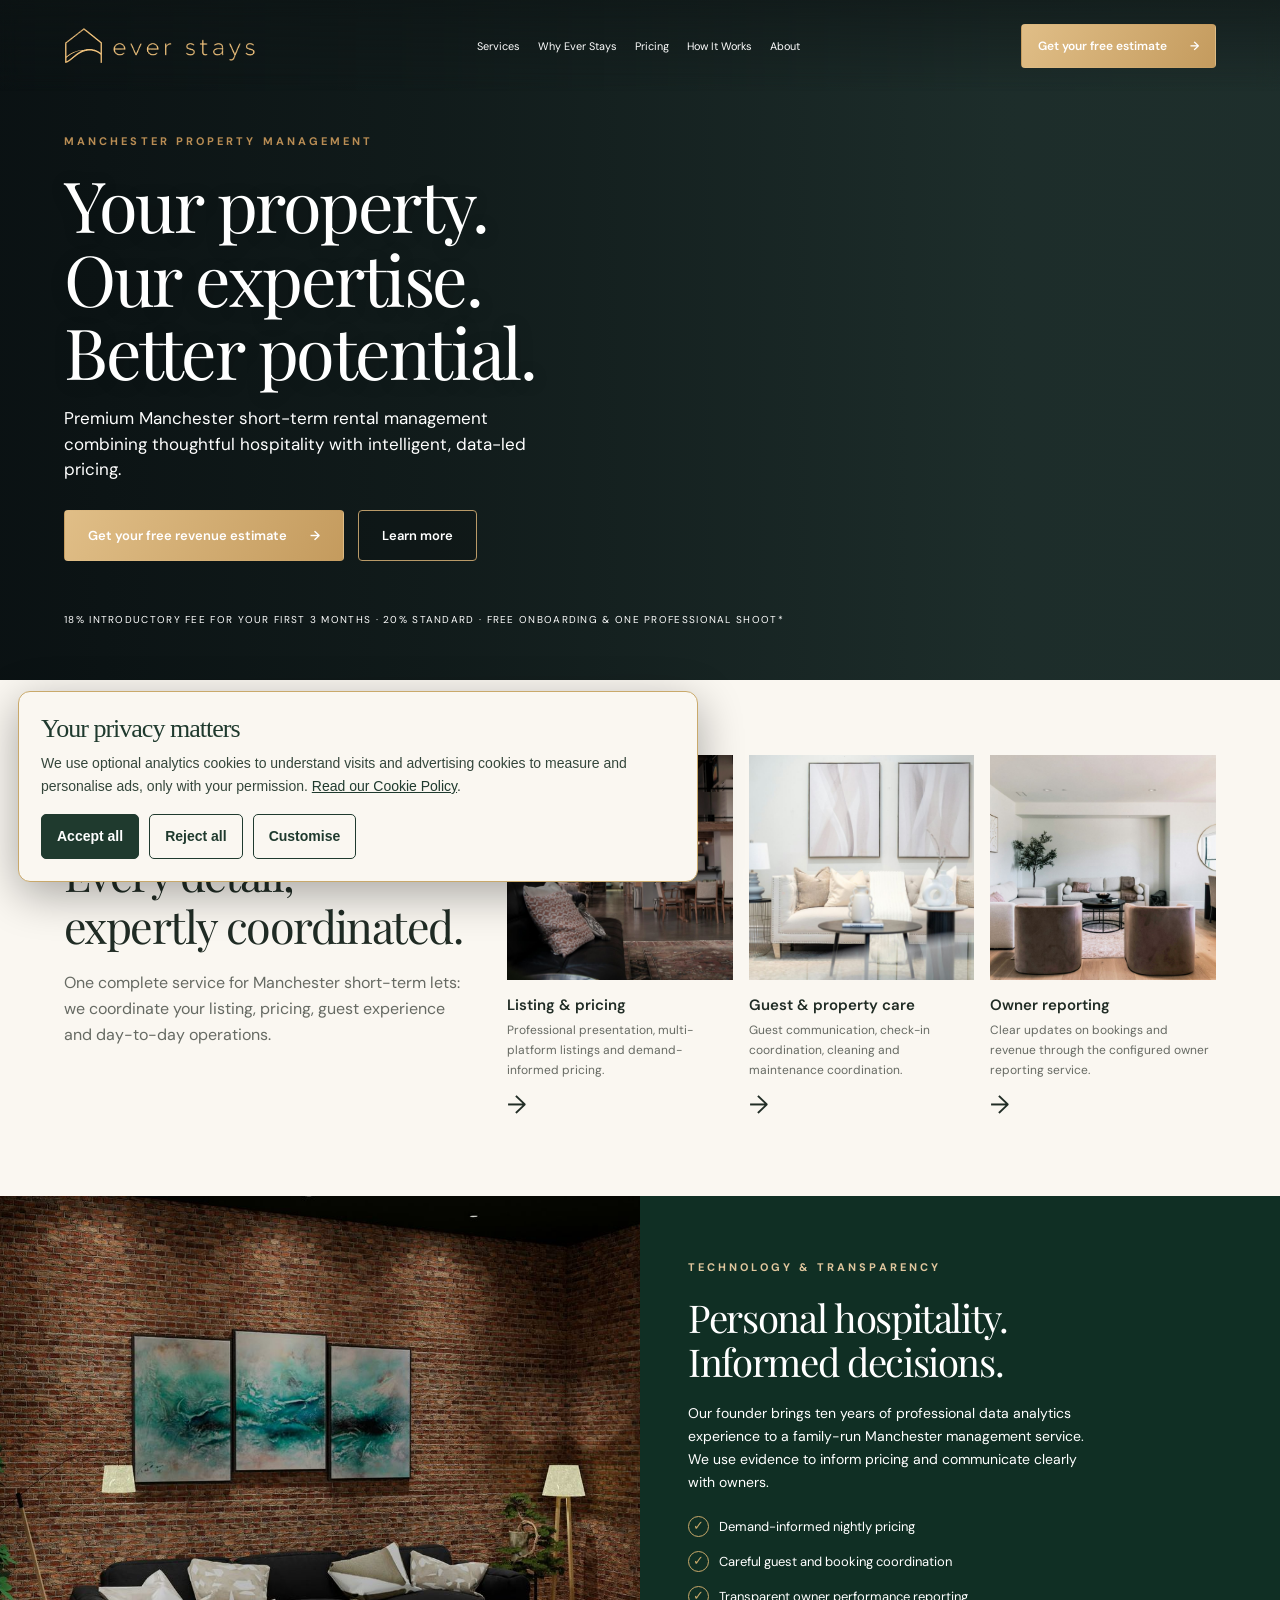
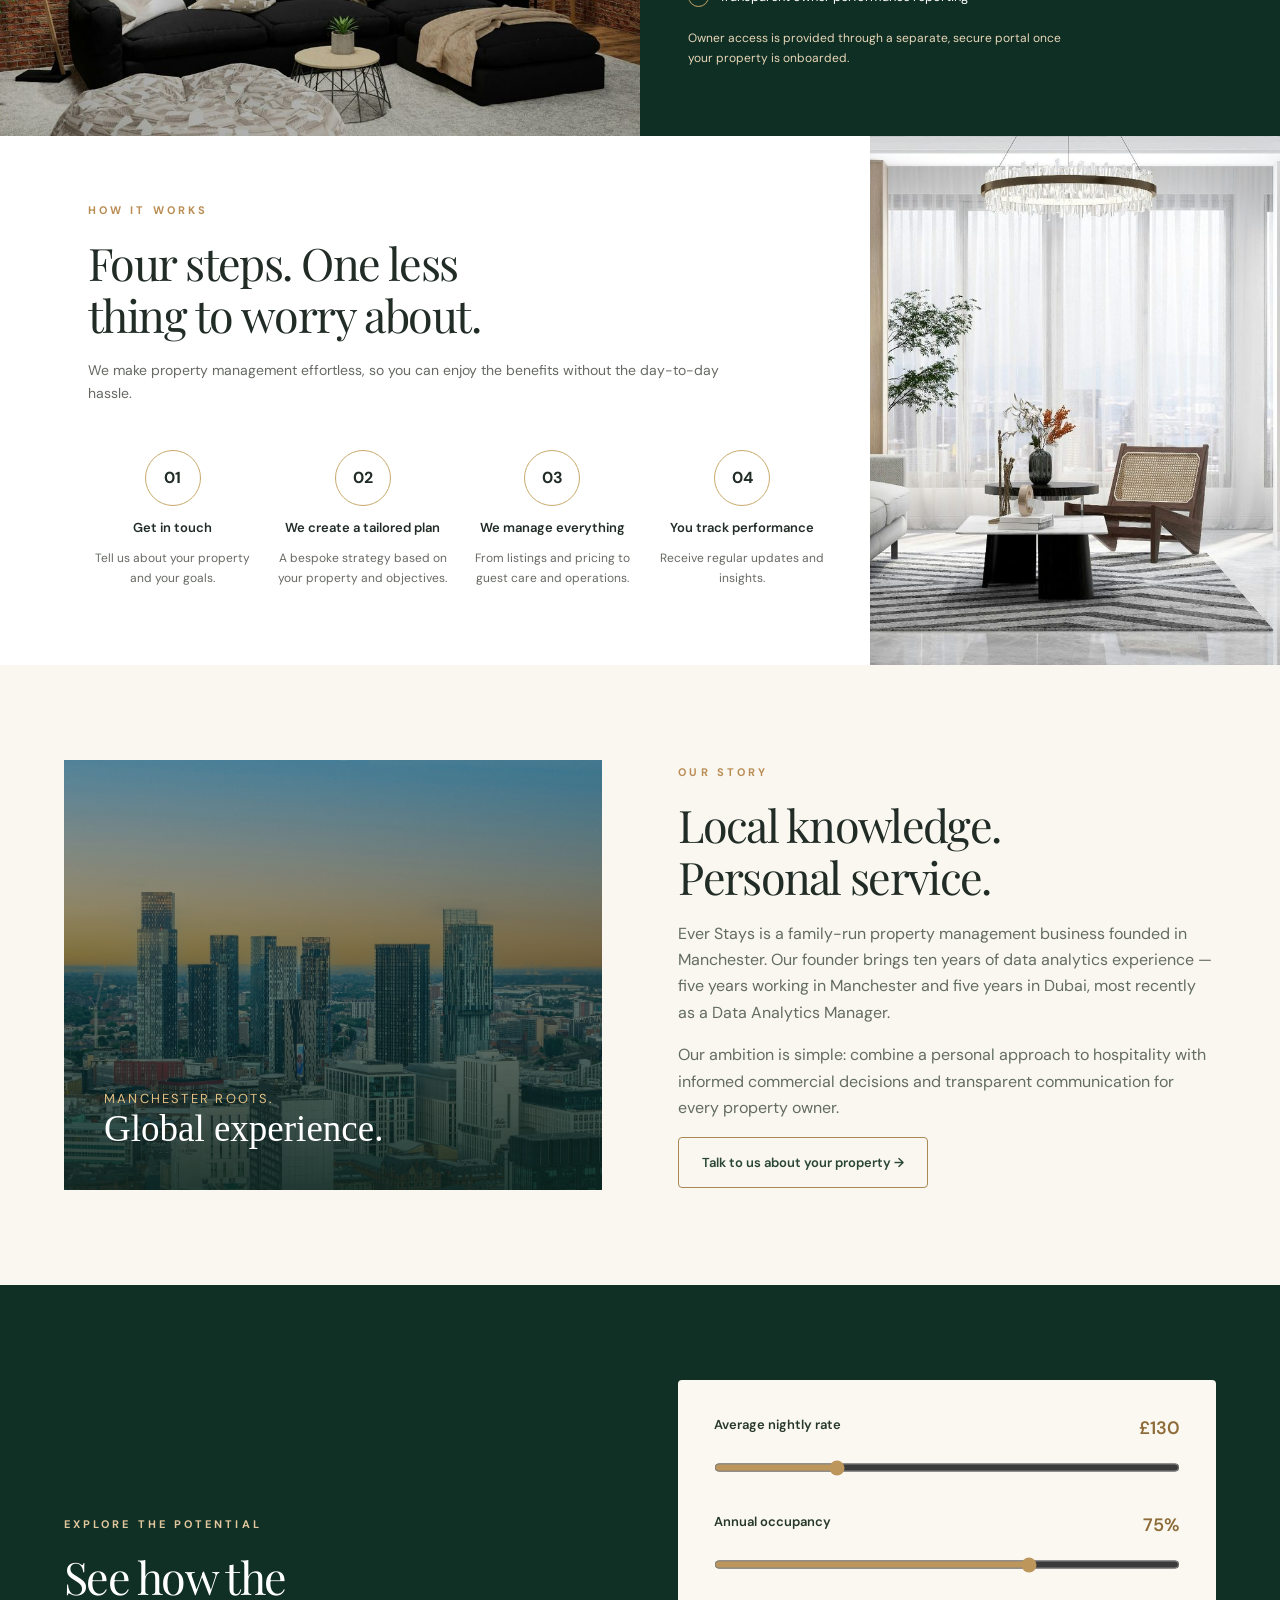
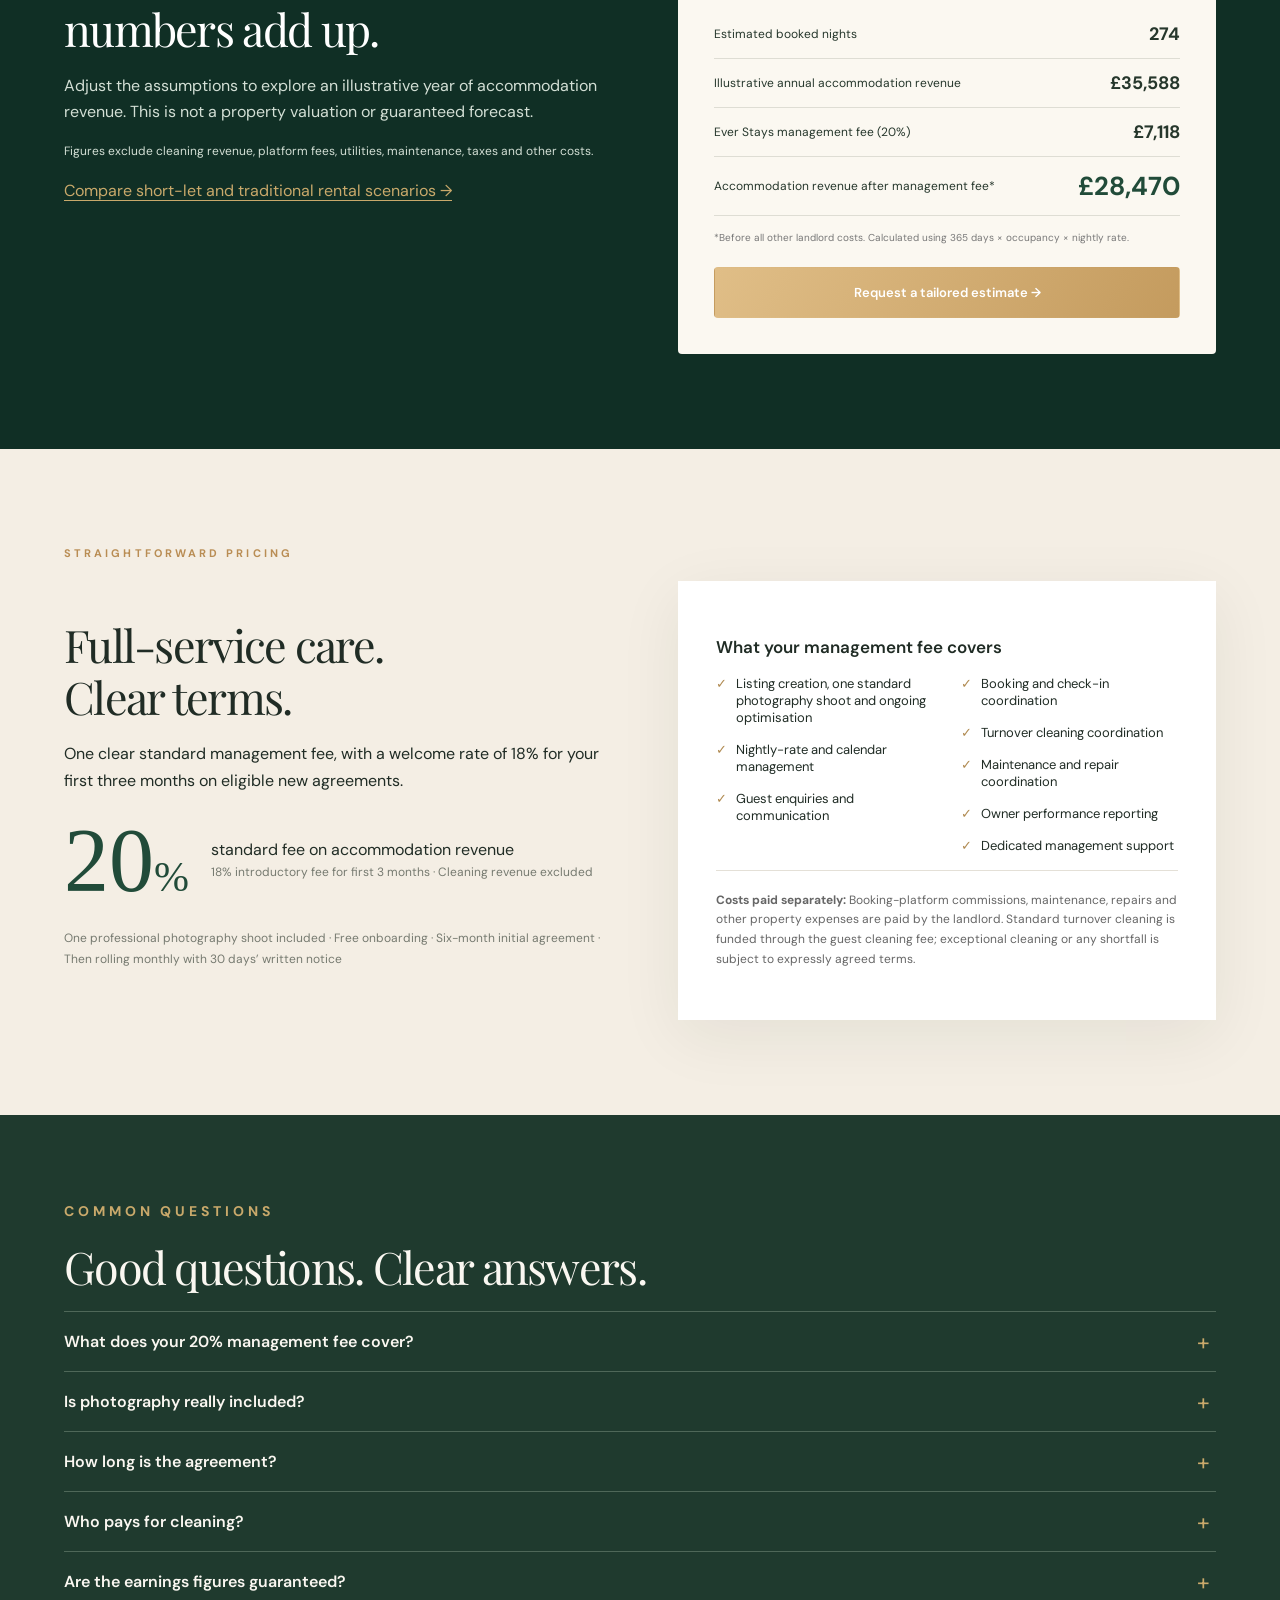
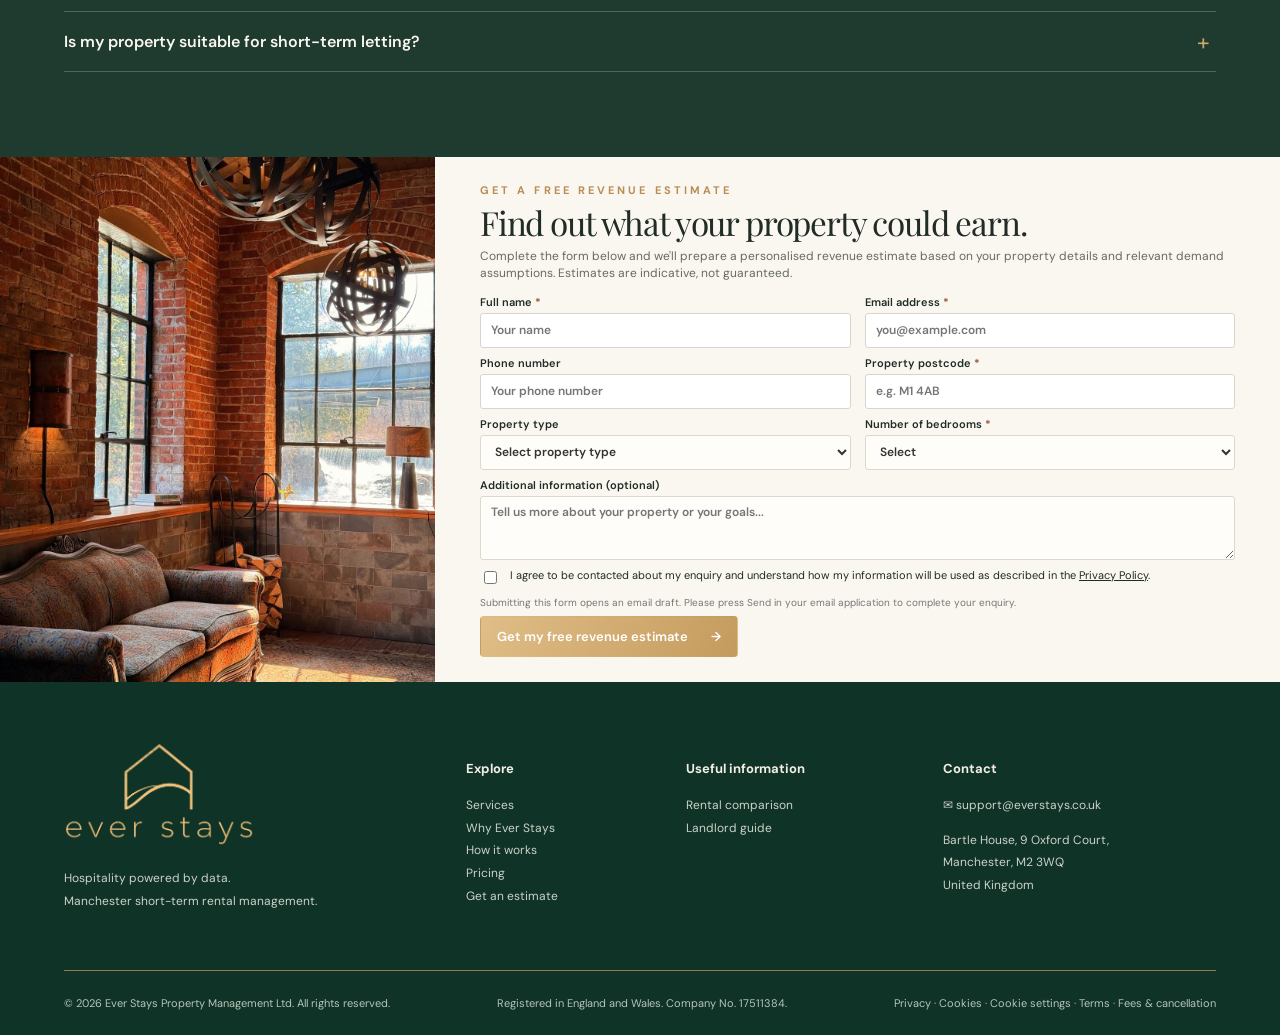
==== index.html @ 63912df5 "Upload Ever Stays V1 website" ====
<!DOCTYPE html>

<html lang="en"><head><meta charset="utf-8"/><meta content="width=device-width, initial-scale=1" name="viewport"/><meta content="Ever Stays provides data-driven short-term rental and Airbnb property management in Manchester. Request a free revenue estimate." name="description"/><title>ever stays | Manchester Property Management</title><link href="https://fonts.googleapis.com" rel="preconnect"/><link crossorigin="" href="https://fonts.gstatic.com" rel="preconnect"/><link href="https://fonts.googleapis.com/css2?family=DM+Sans:wght@400;500;600;700&amp;family=Manrope:wght@400;500;600;700&amp;family=Playfair+Display:wght@400;500;600&amp;display=swap" rel="stylesheet"/><style>
:root{--green:#092f23;--green2:#103b2d;--gold:#c9a46a;--cream:#faf7f1;--ink:#232825;--muted:#6d706c}*{box-sizing:border-box}html{scroll-behavior:smooth}body{margin:0;font-family:'DM Sans',sans-serif;color:var(--ink);background:var(--cream)}a{color:inherit;text-decoration:none}button,input,select,textarea{font:inherit}h1,h2{font-family:'Playfair Display',Georgia,serif;font-weight:400;letter-spacing:-.035em;margin:0 0 18px;line-height:1.16}h1{font-size:clamp(48px,5.5vw,83px)}h2{font-size:clamp(34px,3.5vw,55px)}h3{font-weight:600;font-size:17px}p{line-height:1.65}.container{width:min(1350px,90%);margin:auto}.eyebrow{text-transform:uppercase;font-size:11px;letter-spacing:.28em;color:#b98d54;font-weight:700;margin:0 0 18px}.eyebrow.light{color:#e1c79e}.centered{text-align:center}.section-cream{background:var(--cream)}.btn{display:inline-flex;align-items:center;justify-content:center;gap:23px;padding:16px 23px;border-radius:4px;font-size:13px;font-weight:600;transition:transform .2s,background .2s;cursor:pointer;border:1px solid transparent}.btn:hover{transform:translateY(-2px)}.btn-gold{background:linear-gradient(120deg,#dfbd85,#bd955b);color:#fff}.btn-outline{border-color:#b99a68;color:#fff;background:#0002}.site-header{position:absolute;z-index:5;top:0;left:0;right:0;display:flex;align-items:center;gap:28px;padding:25px 5%;color:#fff}.brand{color:#d4b278;display:flex;align-items:center;flex-direction:column;gap:1px;min-width:135px;font-size:24px;letter-spacing:.13em;font-weight:400;white-space:nowrap}.brand svg{width:49px;height:38px}.site-header nav{display:flex;justify-content:center;gap:25px;flex:1}.site-header nav a{font-size:12px;white-space:nowrap}.site-header nav a:hover{color:var(--gold)}.header-cta{white-space:nowrap}.menu-toggle{display:none}.hero{height:720px;min-height:610px;position:relative;display:flex;align-items:center;color:#fff;background:#152f2a;overflow:hidden}.hero-bg{position:absolute;inset:0;background:linear-gradient(90deg,rgba(5,13,13,.88) 0%,rgba(9,18,19,.55) 43%,rgba(5,11,12,.08) 100%),url('https://images.squarespace-cdn.com/content/v1/558d3655e4b064cfb6315a93/1733752014890-18KBDPPLTKND24LNMITM/manchesterb.jpg?format=2500w') center 55%/cover}.hero-inner{position:relative;padding-top:75px}.hero-copy{max-width:490px;font-size:17px;line-height:1.5}.actions{display:flex;gap:14px;margin-top:27px}.hero-signoff{font-size:10px;letter-spacing:.25em;text-transform:uppercase;margin-top:50px}.management{padding:75px 0}.management-grid{display:grid;grid-template-columns:35% 1fr;gap:40px;align-items:center}.intro>p:last-child{max-width:400px;color:var(--muted)}.service-cards{display:grid;grid-template-columns:repeat(3,1fr);gap:16px}.photo{height:225px;background-size:cover;background-position:center;background-color:#a99a87}.photo-living,.technology-photo{background-image:url('https://images.unsplash.com/photo-1600607687920-4e2a09cf159d?w=1100&q=85&fit=crop')}.photo-bedroom,.process-photo{background-image:url('https://images.unsplash.com/photo-1611892440504-42a792e24d32?w=1000&q=85')}.photo-kitchen,.estimate-photo{background-image:url('https://images.unsplash.com/photo-1600607687939-ce8a6c25118c?w=1100&q=85')}.service-card h3{font-size:15px;margin:15px 0 6px}.service-card p{font-size:12px;color:var(--muted);margin:0 0 8px}.service-card>a{font-size:25px}.technology{background:var(--green);color:white;display:grid;grid-template-columns:36% 30% 34%;min-height:530px;overflow:hidden}.technology-photo{background-size:cover;background-position:center}.technology-copy{padding:70px 10px 55px 55px}.technology-copy h2{font-size:clamp(33px,3vw,48px)}.technology-copy>p:not(.eyebrow){font-size:14px;max-width:400px}.checks{list-style:none;padding:0;margin:22px 0}.checks li{font-size:13px;margin:14px 0;display:flex;gap:10px;align-items:center}.checks li:before{content:'✓';border:1px solid var(--gold);color:var(--gold);border-radius:50%;width:19px;height:19px;text-align:center;line-height:17px;flex:none}.coming{display:inline-block;color:#dfbf88;border:1px solid #bd9c68;border-radius:25px;padding:10px 18px;font-size:12px}.dashboard-area{display:flex;align-items:center;padding:35px 30px 35px 5px}.laptop{width:100%}.laptop-screen{display:flex;aspect-ratio:1.3;background:#f6f5ef;border:10px solid #161e1d;border-radius:13px;overflow:hidden;box-shadow:0 12px 40px #0008}.dash-side{background:#102d24;color:#c8c6bc;width:30%;display:flex;flex-direction:column;gap:20px;padding:20px 10px;font-size:11px}.dash-logo{color:var(--gold);font-size:13px}.dash-main{color:#24372d;padding:17px;width:70%;overflow:hidden}.dash-main h4{font-size:16px}.dash-main small{font-size:10px;color:#888}.dash-stats{display:flex;gap:5px}.dash-stats>div{background:white;padding:9px;flex:1}.dash-stats strong{display:block;font-size:21px}.dash-main p{font-size:11px}.dash-main svg{width:100%;height:90px}.laptop-base{height:12px;background:linear-gradient(#aaa,#555);border-radius:0 0 45% 45%;margin:0 -15px}.difference{padding:78px 0 85px}.section-lead{text-align:center;max-width:670px;margin:0 auto 45px;color:var(--muted)}.features{display:grid;grid-template-columns:repeat(4,1fr);gap:40px;text-align:center}.features article{max-width:225px;margin:auto}.feature-icon{width:78px;height:78px;border:1px solid var(--gold);color:#b4874e;border-radius:50%;display:grid;place-items:center;font-size:42px;margin:0 auto 16px}.features h3{margin:0}.features p{color:var(--muted);font-size:14px;line-height:1.45}.process{display:grid;grid-template-columns:68% 32%;min-height:410px}.process-content{padding:65px 5%}.process-content .section-lead{font-size:14px}.steps{display:grid;grid-template-columns:repeat(4,1fr);gap:20px;text-align:center}.steps span{width:56px;height:56px;border:1px solid var(--gold);border-radius:50%;display:grid;place-items:center;margin:auto;font-weight:700}.steps h3{font-size:13px}.steps p{font-size:12px;color:var(--muted)}.process-photo{background-size:cover;background-position:center}.story{display:grid;grid-template-columns:65% 35%;color:#fff;min-height:420px}.story-photo{background:linear-gradient(90deg,#061b1bc9,#13222255),url('https://images.pexels.com/photos/7784807/pexels-photo-7784807.jpeg?w=1400&q=85') center/cover;display:flex;align-items:center;padding:60px 8%}.story-photo>div{max-width:530px}.story-photo p:not(.eyebrow){font-size:14px}.story-cta{background:var(--green);padding:65px 10%;display:flex;flex-direction:column;align-items:flex-start;justify-content:center}.story-cta p:not(.eyebrow){font-size:14px}.story-cta h2{font-size:45px}.estimate{display:grid;grid-template-columns:36% 64%}.estimate-photo{background-size:cover;background-position:center}.estimate-form-wrap{padding:70px min(8%,110px)}.estimate-form-wrap h2{font-size:42px}.estimate-form-wrap>p:not(.eyebrow){font-size:14px;color:var(--muted)}.form-grid{display:grid;grid-template-columns:repeat(2,1fr);gap:15px 20px;margin:25px 0 15px}form label{display:block;font-size:12px;font-weight:600}form label b{color:#9c563f}input:not([type=checkbox]),select,textarea{display:block;width:100%;border:1px solid #d9d5ce;border-radius:3px;background:#fff;padding:12px;margin-top:7px;color:#333;min-height:43px}textarea{resize:vertical}.consent{display:flex;gap:10px;align-items:flex-start;margin:15px 0;font-weight:400}.consent input{margin-top:3px}.consent a{text-decoration:underline}.form-note{font-size:11px!important;color:#777}.form-status{font-size:12px;color:var(--green)}.contact-inner{display:grid;grid-template-columns:55% 45%;align-items:center;min-height:315px}.contact-inner>div:first-child{padding:50px 30px 50px 0}.contact-inner p:not(.eyebrow){color:var(--muted);max-width:520px}.contact-email{display:inline-block;margin-top:15px;color:#926d3e;font-weight:700}.contact-photo{height:315px;background:url('https://images.unsplash.com/photo-1600607687920-4e2a09cf159d?w=1000&q=85') center/cover}footer{background:var(--green);color:#f2eee5;padding:60px 0 25px}.footer-main{display:grid;grid-template-columns:2fr 1fr 1.2fr 1.5fr;gap:40px}.footer-brand .brand{align-items:flex-start}.footer-brand .brand svg{margin-left:35px}.footer-main h4{font-size:13px}.footer-main a:not(.brand),.footer-main p{display:block;color:#cbd2c9;font-size:12px;line-height:1.9}.footer-main a:hover{color:var(--gold)}.footer-bottom{border-top:1px solid #987a52;margin-top:45px;padding-top:25px;display:flex;justify-content:space-between;gap:20px;color:#b7c4ba;font-size:11px}.sr-only{position:absolute;width:1px;height:1px;overflow:hidden;clip:rect(0,0,0,0)}@media(max-width:1100px){.site-header{gap:12px}.site-header nav{gap:12px}.site-header nav a{font-size:10px}.header-cta{font-size:10px}.management-grid{grid-template-columns:1fr}.technology{grid-template-columns:40% 60%}.dashboard-area{grid-column:1/-1;max-width:650px;margin:auto}.technology-photo{grid-row:1}.technology-copy{grid-row:1}.process{grid-template-columns:1fr}.process-photo{height:270px}.story-cta{padding:45px 7%}}@media(max-width:760px){.site-header{position:absolute;padding:15px 5%;justify-content:space-between}.brand{font-size:19px;min-width:auto}.brand svg{width:40px;height:29px}.menu-toggle{display:block;color:white;background:none;border:0;font-size:28px;cursor:pointer}.site-header nav{display:none;position:absolute;top:78px;left:0;right:0;background:#092f23;padding:20px;flex-direction:column;gap:20px}.site-header nav.open{display:flex}.site-header nav a{font-size:14px}.header-cta{display:none}.hero{height:690px}.hero-bg{background-position:58% center}.hero-copy{font-size:15px}.actions{flex-wrap:wrap}.management{padding:55px 0}.service-cards{grid-template-columns:1fr}.photo{height:260px}.technology{display:flex;flex-direction:column}.technology-photo{height:290px}.technology-copy{padding:45px 7%}.dashboard-area{padding:20px 7% 55px;width:100%}.difference{padding:55px 0}.features{grid-template-columns:repeat(2,1fr);gap:35px 15px}.process-content{padding:55px 5%}.steps{grid-template-columns:repeat(2,1fr)}.story{grid-template-columns:1fr}.story-photo{min-height:400px}.story-cta{padding:55px 7%}.estimate{grid-template-columns:1fr}.estimate-photo{height:290px}.estimate-form-wrap{padding:55px 6%}.estimate-form-wrap h2{font-size:35px}.contact-inner{grid-template-columns:1fr}.contact-photo{height:260px}.footer-main{grid-template-columns:repeat(2,1fr);gap:30px}.footer-bottom{flex-direction:column}.desktop-only{display:none}}@media(max-width:450px){h1{font-size:45px}.hero .btn{width:100%}.features{gap:30px 10px}.form-grid{grid-template-columns:1fr}.footer-main{grid-template-columns:1fr}.dash-side{gap:12px;font-size:9px}.dash-main{padding:10px}.dash-stats strong{font-size:14px}}


/* Responsive styling */
.hero-bg{background-color:#173a2e}
.photo,.technology-photo,.process-photo,.estimate-photo,.contact-photo{background-color:#c5b49d}
.story-photo{background-color:#102d24}
@media(max-width:760px){.site-header{z-index:10}.site-header nav{box-shadow:0 15px 30px #0005}}

/* Brand-accurate refinement based on approved Ever Stays brand board */
:root{--green:#1f3a2e;--green2:#17392d;--gold:#c9a96b;--cream:#faf7f1;--muted:#666a63}
.brand{font-family:'DM Sans',sans-serif;font-weight:400;letter-spacing:.20em;gap:0;min-width:118px;font-size:21px;line-height:1.2}
.brand svg{width:47px;height:48px;overflow:visible}
.site-header{padding-top:16px;padding-bottom:16px}
.site-header .brand{font-size:19px}
.hero{height:680px}
.hero-bg{background:linear-gradient(90deg,rgba(8,14,16,.95) 0%,rgba(10,17,18,.78) 30%,rgba(10,17,18,.18) 74%,rgba(5,9,10,.06) 100%),url("https://images.squarespace-cdn.com/content/v1/558d3655e4b064cfb6315a93/1733752014890-18KBDPPLTKND24LNMITM/manchesterb.jpg?format=2500w") center 50%/cover no-repeat;background-color:#1f302d}
.photo-living{background-image:url("https://images.unsplash.com/photo-1600607687920-4e2a09cf159d?w=1600&q=85&fit=crop")}.photo-bedroom{background-image:url("https://images.unsplash.com/photo-1611892440504-42a792e24d32?w=1600&q=85&fit=crop")}.photo-kitchen{background-image:url("https://images.unsplash.com/photo-1600607687939-ce8a6c25118c?w=1600&q=85&fit=crop")}
.technology-photo{background-image:url("https://images.unsplash.com/photo-1600210492486-724fe5c67fb0?w=1600&q=85&fit=crop")}.process-photo{background-image:url("https://images.unsplash.com/photo-1611892440504-42a792e24d32?w=1600&q=85&fit=crop")}.estimate-photo{background-image:url("https://images.unsplash.com/photo-1600607687939-ce8a6c25118c?w=1600&q=85&fit=crop")}
.story-photo{background-image:linear-gradient(90deg,#061b1be0,#13222240),url("https://images.pexels.com/photos/7784807/pexels-photo-7784807.jpeg?w=1600&q=85&fit=crop")}
.contact-photo{background-image:url("https://images.unsplash.com/photo-1600607687920-4e2a09cf159d?w=1600&q=85&fit=crop")}
.btn-gold{background:linear-gradient(120deg,#e0be87,#c49b5e);color:#fff}
.feature-icon{font-family:Georgia,serif}
.site-header nav a{font-size:11px}
@media(min-width:950px){.hero-bg{background-position:center 52%}.hero-inner{padding-top:90px}}
@media(max-width:760px){.site-header{padding:14px 5%}.site-header .brand{font-size:17px}.site-header .brand svg{width:39px;height:39px}.hero{min-height:640px;height:auto}.hero-bg{background-position:58% center}.hero-inner{padding-top:145px;padding-bottom:75px}.hero-copy{font-size:15px}.brand{min-width:auto}}

:root{--green:#1F3A2E;--green2:#102e24;--gold:#C9A96B;--cream:#FAF7F1;--ink:#1b2d27}
body{background:#FAF7F1;-webkit-font-smoothing:antialiased}
.site-header{align-items:center;min-height:91px;background:linear-gradient(180deg,rgba(13,20,20,.56),rgba(13,20,20,0))}
.site-header .brand{display:flex;align-items:center;min-width:150px}
.approved-logo{display:block;width:153px;height:auto;object-fit:contain;filter:drop-shadow(0 1px 3px rgba(0,0,0,.18))}
.footer-brand .approved-logo{width:185px}
.hero h1{font-weight:400;letter-spacing:-.045em;line-height:1.04;text-shadow:0 2px 18px rgba(0,0,0,.2)}
h2{letter-spacing:-.038em}
.hero-bg{background-position:center 45%}
.service-card,.features article{transition:transform .25s ease}.service-card:hover{transform:translateY(-4px)}
.btn-primary{background:#C9A96B;color:#19352b;box-shadow:0 8px 20px rgba(10,22,18,.12)}
.technology{background:#102f24}.story-cta,footer{background:#103327}
input,select,textarea{border-radius:3px;border:1px solid #dfd7cb;background:#fffdf9}
input:focus,select:focus,textarea:focus{outline:2px solid #C9A96B;outline-offset:1px}
@media(max-width:760px){.site-header{min-height:76px}.approved-logo{width:124px}.hero-bg{background-position:57% center}.hero-inner{padding-top:150px}.footer-brand .approved-logo{width:160px}}

/* V24: FAQ colour treatment only; all other site styling is preserved. */
#faq.faq-dark{background:#1F3A2E;color:#FAF7F1}
#faq.faq-dark .eyebrow{color:#C9A96B}
#faq.faq-dark h2{color:#FAF7F1}
#faq.faq-dark details{border-bottom:1px solid rgba(178,198,176,.32)}
#faq.faq-dark details:first-of-type{border-top:1px solid rgba(178,198,176,.32)}
#faq.faq-dark summary{color:#FAF7F1;list-style:none;position:relative;padding-right:38px}
#faq.faq-dark summary::-webkit-details-marker{display:none}
#faq.faq-dark summary::after{content:'+';position:absolute;right:6px;top:0;color:#C9A96B;font-size:23px;font-weight:400;line-height:1}
#faq.faq-dark details[open] summary::after{content:'−'}
#faq.faq-dark details p{color:#EDE4D6}
#faq.faq-dark summary:focus-visible{outline:2px solid #C9A96B;outline-offset:5px}
</style><link href="[data-uri]" rel="icon"/>
<style>
:root{--green:#1f3a2e;--green2:#102f25;--gold:#c9a96b;--cream:#faf7f1;--ink:#202c25}
body{-webkit-font-smoothing:antialiased;text-rendering:optimizeLegibility}
.brand-lockup{display:inline-flex;flex-direction:column;align-items:center;justify-content:center;color:#d4b57d;line-height:1;gap:0;min-width:130px}
.brand-mark{width:59px;height:56px;display:block;overflow:visible}
.brand-wordmark{font-family:'DM Sans',sans-serif;font-size:19px;font-weight:300;letter-spacing:.20em;white-space:nowrap;margin-right:-.2em}
.footer-brand .brand-lockup{min-width:180px}.footer-brand .brand-mark{width:78px;height:74px}.footer-brand .brand-wordmark{font-size:23px}
.site-header{backdrop-filter:blur(9px);-webkit-backdrop-filter:blur(9px)}
.hero-bg{background-position:center 52%;background-size:cover}
.hero h1,.management h2,.technology h2,.difference h2,.process h2,.story h2,.estimate h2{letter-spacing:-.035em;text-wrap:balance}
button,.btn,a{transition:transform .22s ease,background-color .22s ease,box-shadow .22s ease}
.btn:hover,button:hover{transform:translateY(-2px)}
.photo,.technology-photo,.process-photo,.estimate-photo,.contact-photo{background-position:center;background-size:cover}
@media(max-width:760px){.brand-lockup{min-width:104px}.brand-mark{width:43px;height:42px}.brand-wordmark{font-size:15px}.footer-brand .brand-mark{width:65px;height:62px}.footer-brand .brand-wordmark{font-size:20px}}
.brand-logo-image{display:block;width:150px;height:auto;object-fit:contain;filter:none}.footer-brand .brand-logo-image{width:185px}@media(max-width:760px){.brand-logo-image{width:118px}.footer-brand .brand-logo-image{width:165px}}
</style>
<script>
// Premium licensed-source photography: each remote photo loads only when available.
// Bundled local imagery remains available when viewing local files.
(function(){
 const images={
  'photo-living':'https://images.unsplash.com/photo-1600607687920-4e2a09cf159d?w=1100&q=85&fit=crop',
  'photo-bedroom':'https://images.unsplash.com/photo-1611892440504-42a792e24d32?w=1100&q=85&fit=crop',
  'photo-kitchen':'https://images.unsplash.com/photo-1600607687939-ce8a6c25118c?w=1100&q=85&fit=crop',
  'technology-photo':'https://images.unsplash.com/photo-1600210492486-724fe5c67fb0?w=1400&q=85&fit=crop',
  'process-photo':'https://images.unsplash.com/photo-1615874959474-d609969a20ed?w=1200&q=85&fit=crop',
  'estimate-photo':'https://images.unsplash.com/photo-1600607687644-c7171b42498f?w=1200&q=85&fit=crop',
  'contact-photo':'https://images.unsplash.com/photo-1600566753190-17f0baa2a6c3?w=1200&q=85&fit=crop'
 };
 Object.entries(images).forEach(([cls,url])=>{
  const el=document.querySelector('.'+cls);if(!el)return;
  const pic=new Image();pic.onload=()=>{el.style.backgroundImage='url("'+url+'")';el.dataset.photoSource='Unsplash'};pic.src=url;
 });
})();
</script>
<style>
/* V8: side-by-side identity and third-party owner portal messaging */
.site-header .brand{display:inline-flex;flex-direction:row;gap:10px;align-items:center;min-width:195px;color:#dfbd85}
.brand .brand-mark{width:43px;height:43px;flex:none}.brand .brand-wordmark{font-size:24px;letter-spacing:.11em;line-height:1;white-space:nowrap;font-weight:400}
.footer-brand .brand{display:inline-flex;flex-direction:row;align-items:center;min-width:0;gap:12px}.footer-brand .brand .brand-mark{margin:0;width:50px;height:50px}.footer-brand .brand-wordmark{font-size:26px}
.technology{grid-template-columns:34% 34% 32%}.technology-copy{padding:62px 28px 55px 48px}.technology-copy h2{font-size:clamp(31px,3vw,46px)}
.owner-benefits{display:flex;align-items:center;padding:35px 36px 35px 15px}.owner-benefits-inner{width:100%;border:1px solid #a88c5b88;padding:30px 27px;background:#ffffff0b}.owner-overline{font-size:10px;letter-spacing:.2em;text-transform:uppercase;color:#d6b87f}.owner-benefits h3{font-family:'Playfair Display',Georgia,serif;font-weight:400;font-size:26px;line-height:1.25;margin:14px 0 23px}.owner-benefit{display:flex;gap:13px;padding:12px 0;border-top:1px solid #ffffff26}.owner-benefit>span{font-family:Georgia,serif;color:#d5b47d;font-size:19px}.owner-benefit strong{font-size:13px}.owner-benefit p{font-size:12px;line-height:1.5;margin:5px 0 0;color:#e1e9e2}.owner-benefits small{display:block;color:#cad7cd;font-size:10px;line-height:1.5;margin-top:16px}.portal-note{font-size:12px!important;color:#e7d6b8}
@media(max-width:1100px){.technology{grid-template-columns:42% 58%}.owner-benefits{grid-column:1/-1;padding:0 7% 45px}.owner-benefits-inner{max-width:760px;margin:auto}.site-header .brand{min-width:160px}.brand .brand-wordmark{font-size:20px}}
@media(max-width:760px){.site-header .brand{min-width:0;gap:7px}.brand .brand-mark{width:32px;height:32px}.brand .brand-wordmark{font-size:19px}.technology{display:flex;flex-direction:column}.technology-copy{padding:42px 7%}.owner-benefits{padding:0 7% 42px}.owner-benefits-inner{padding:25px 20px}.footer-brand .brand-wordmark{font-size:24px}}
</style><style>
/* V9 — stacked footer identity, V7 photo selection, compact estimate form */
.footer-brand .brand{display:inline-flex;flex-direction:column;align-items:center;gap:5px;min-width:0;width:max-content}
.footer-brand .brand .brand-mark{width:72px;height:72px;margin:0}
.footer-brand .brand .brand-wordmark{font-size:25px;letter-spacing:.13em}
.footer-brand>p{margin-top:16px}
/* On laptops, keep the full form and submit button within a typical viewport. */
@media(min-width:761px){
 .estimate{grid-template-columns:34% 66%;align-items:stretch}
 .estimate-form-wrap{padding:24px clamp(24px,3.5vw,58px) 20px}
 .estimate-form-wrap .eyebrow{margin-bottom:5px}
 .estimate-form-wrap h2{font-size:clamp(27px,2.6vw,36px);line-height:1.12;margin-bottom:7px}
 .estimate-form-wrap>p:not(.eyebrow){font-size:12px;line-height:1.4;margin:0}
 .form-grid{gap:8px 14px;margin:13px 0 8px}
 form label{font-size:11px}
 input:not([type=checkbox]),select,textarea{min-height:35px;padding:7px 10px;margin-top:4px;font-size:12px}
 textarea{min-height:45px;max-height:65px}
 .consent{margin:8px 0;line-height:1.3}
 .form-note{font-size:10px!important;margin:5px 0}
 .estimate-form-wrap .btn{padding:11px 16px}
 .form-status{margin:5px 0}
}
@media(max-width:760px){
 .footer-brand .brand{align-items:center}
 .estimate-form-wrap{padding:30px 5% 20px}
 .estimate-form-wrap h2{font-size:32px}
 .form-grid{gap:10px;margin:14px 0}
 .estimate-form-wrap form button[type=submit]{position:sticky;bottom:8px;z-index:3;width:100%;box-shadow:0 4px 20px #092f2340}
}
@media(max-width:430px){.form-grid{grid-template-columns:1fr 1fr;gap:8px}.form-grid label{font-size:11px}.form-grid input,.form-grid select{font-size:12px;padding:8px 6px}}
</style><style>
/* V13: exact Manchester skyline image selected by the owner, bundled locally */
.hero-bg{background-image:linear-gradient(90deg,rgba(8,14,16,.89) 0%,rgba(10,17,18,.67) 34%,rgba(10,17,18,.10) 78%,rgba(5,9,10,.04) 100%),url("https://images.squarespace-cdn.com/content/v1/558d3655e4b064cfb6315a93/1733752014890-18KBDPPLTKND24LNMITM/manchesterb.jpg?format=2500w")!important;background-position:center center!important;background-size:cover!important;}
</style>
<style>
/* V16 conversion and editorial improvements */
.v16-advantage,.v16-pricing,.v16-calculator,.v16-founder,.v16-journey{padding:95px 0}.v16-split{display:grid;grid-template-columns:1fr 1fr;gap:clamp(36px,6vw,110px);align-items:center}.v16-advantage{background:#12382b;color:#f8f3e9}.v16-advantage p:not(.eyebrow),.v16-calculator p{color:#d3dfd5}.v16-grid{display:grid;grid-template-columns:1fr 1fr;gap:15px}.v16-grid article{padding:24px;border:1px solid #ffffff30;background:#ffffff08}.v16-grid article span,.v16-steps article span{color:var(--gold);font-size:12px;letter-spacing:.1em}.v16-grid article p{font-size:13px;line-height:1.55}.v16-grid h3{font-size:16px}.v16-pricing{background:#f4eee4}.v16-fee{display:flex;align-items:center;gap:22px;margin:22px 0}.v16-fee strong{font-size:90px;font-weight:400;font-family:Georgia,serif;color:#214b39;line-height:1}.v16-fee strong span{font-size:42px}.v16-fee small,.v16-small{color:#767a70;font-size:12px;line-height:1.7}.v16-inclusions{background:#fff;padding:38px;box-shadow:0 16px 60px #17291a12}.v16-inclusions ul{list-style:none;padding:0;columns:2;column-gap:28px}.v16-inclusions li{font-size:13px;break-inside:avoid;margin:0 0 15px;padding-left:20px;position:relative}.v16-inclusions li:before{content:'✓';position:absolute;left:0;color:#b08a51}.v16-cost-note{border-top:1px solid #e4e0d7;padding-top:20px;font-size:12px;color:#666}.v16-calculator{background:#102f25;color:white}.v16-calc-card{background:#fbf8f1;color:#26372c;padding:36px;border-radius:4px}.v16-calc-card label{display:flex;justify-content:space-between;font-size:13px;font-weight:600;margin:0 0 10px}.v16-calc-card output{color:#8e6c39;font-size:18px}.v16-calc-card input[type=range]{display:block;width:100%;accent-color:#bd965c;margin:0 0 28px}.v16-calc-result>div{display:flex;align-items:center;justify-content:space-between;gap:14px;padding:12px 0;border-bottom:1px solid #deddd4}.v16-calc-result span{font-size:12px}.v16-calc-result strong{font-size:18px;white-space:nowrap}.v16-calc-result .v16-total strong{font-size:26px;color:#214b39}.v16-calc-card small{display:block;font-size:10px;line-height:1.5;color:#777;margin:14px 0 22px}.v16-calc-card .btn{width:100%}.v16-founder{background:#FAF7F1}.v16-founder-visual{min-height:430px;background:linear-gradient(0deg,#0b251fe0,#183d3130),url('[data-uri]') center/cover;display:flex;align-items:end;padding:40px;color:#fff}.v16-founder-visual span{display:block;color:#e2bf82;font-size:13px;letter-spacing:.17em;text-transform:uppercase}.v16-founder-visual strong{font-family:Georgia,serif;font-size:37px;font-weight:400}.v16-founder p:not(.eyebrow){color:#636c63}.v16-outline{border:1px solid #a88954;color:#294533}.v16-journey{background:#faf7f1;text-align:center}.v16-steps{display:grid;grid-template-columns:repeat(6,1fr);gap:14px;margin-top:40px;text-align:left}.v16-steps article{border-top:1px solid #bb9b6d;padding-top:18px}.v16-steps h3{font-size:15px}.v16-steps p{font-size:12px;color:#72756d}.hero-signoff{letter-spacing:.13em;line-height:1.8}.site-header nav{gap:15px}.site-header nav a{font-size:11px}.v16-calc-card .btn{color:white}
@media(max-width:1050px){.v16-steps{grid-template-columns:repeat(3,1fr)}.site-header nav{gap:10px}.site-header nav a{font-size:10px}}
@media(max-width:760px){.v16-advantage,.v16-pricing,.v16-calculator,.v16-founder,.v16-journey{padding:55px 0}.v16-split{grid-template-columns:1fr;gap:28px}.v16-grid{grid-template-columns:1fr 1fr}.v16-grid article{padding:16px}.v16-inclusions{padding:24px}.v16-inclusions ul{columns:1}.v16-steps{grid-template-columns:repeat(2,1fr)}.v16-founder-visual{min-height:300px}.v16-calc-card{padding:24px}.v16-fee strong{font-size:72px}.hero-signoff{font-size:9px}}
</style><style>
.v17-offer{background:#e9e0d1;padding:23px 0;border-block:1px solid #d3c3aa}.v17-offer-inner{display:flex;align-items:center;justify-content:space-between;gap:22px;flex-wrap:wrap}.v17-offer strong{font-family:Georgia,serif;font-size:27px;color:#153c2c}.v17-offer p{margin:4px 0;font-size:13px;color:#4b514b}.v17-offer small{display:block;font-size:11px;color:#62655e}.v17-tag{font-size:10px;letter-spacing:.17em;color:#946d3e;font-weight:700;text-transform:uppercase}.v17-section{padding:85px 0}.v17-lead{max-width:680px;color:#686d67}.v17-grid{display:grid;grid-template-columns:repeat(3,1fr);gap:17px;margin-top:32px}.v17-card{background:white;border:1px solid #e5ded2;padding:27px;border-radius:5px}.v17-card h3{font-family:Georgia,serif;font-weight:400;font-size:24px;margin:9px 0}.v17-card p{font-size:13px;color:#656b65}.v17-number{font-size:11px;color:#a47e4a;letter-spacing:.16em}.v17-dark{background:#103b2d;color:white}.v17-dark .v17-lead{color:#cbd4cc}.v17-dark .v17-card{background:#194635;border-color:#3b5e4b}.v17-dark .v17-card p{color:#d2dcd3}.v17-compare{display:grid;grid-template-columns:1fr 1fr;gap:30px;align-items:start}.v17-panel{padding:30px;background:#fff;border:1px solid #e1dbce;border-radius:5px}.v17-panel label{font-size:13px;display:block;margin:12px 0}.v17-panel input[type=range]{width:100%;accent-color:#a7824d}.v17-result{display:flex;justify-content:space-between;border-bottom:1px solid #e9e4da;padding:11px 0;font-size:13px;gap:12px}.v17-result strong{white-space:nowrap}.v17-panel small{font-size:11px;color:#697068;line-height:1.5;display:block;margin-top:14px}.v17-area{display:grid;grid-template-columns:repeat(3,1fr);gap:14px;margin-top:25px}.v17-area article{padding:22px;border:1px solid #dcd6cb;background:#fff}.v17-area h3{font-family:Georgia,serif;font-weight:400;font-size:23px}.v17-area p{font-size:12px;color:#6b6e67}.v17-cta-line{display:flex;gap:14px;flex-wrap:wrap;margin-top:25px}.v17-steps{display:grid;grid-template-columns:repeat(3,1fr);gap:20px;margin-top:30px}.v17-steps article{border-top:1px solid #b39463;padding-top:18px}.v17-steps span{color:#c8a675;font-size:12px}.v17-steps h3{font-family:Georgia,serif;font-weight:400;font-size:22px}.v17-steps p{font-size:13px;color:#d5ded6}.v17-faq details{border-bottom:1px solid #ddd5c9;padding:19px 0}.v17-faq summary{font-weight:600;cursor:pointer}.v17-faq p{font-size:14px;color:#656a63;max-width:800px}.v17-faq{max-width:900px}.v17-highlight{color:#a77c43;font-weight:700}.v17-contact-bar{position:fixed;bottom:0;left:0;right:0;background:#103b2d;padding:10px 5%;display:none;z-index:12;box-shadow:0 -4px 20px #0003}.v17-contact-bar a{color:white;background:#b8935d;display:block;text-align:center;padding:12px;font-weight:600;font-size:13px}.v17-note{font-size:12px;color:#6a6e68}.v17-pill{display:inline-block;border:1px solid #b79a69;padding:6px 11px;border-radius:30px;font-size:11px;margin:5px 7px 0 0}
@media(max-width:760px){.v17-section{padding:55px 0}.v17-grid,.v17-area,.v17-steps,.v17-compare{grid-template-columns:1fr}.v17-contact-bar{display:block}body{padding-bottom:59px}.v17-offer strong{font-size:23px}.v17-panel{padding:20px}}
</style><style id="v18-header-fix">
/* Keep the premium header within the viewport at every size. */
.site-header{width:100%;max-width:100%;box-sizing:border-box;gap:clamp(12px,2vw,28px)}
.site-header .brand{flex:0 0 auto;min-width:0;white-space:nowrap}
.site-header nav{min-width:0;flex:1 1 auto;gap:clamp(10px,1.4vw,24px);align-items:center}
.site-header nav a{font-size:clamp(10px,.85vw,12px);white-space:nowrap}
.site-header .header-cta{flex:0 0 auto;padding:13px 16px;font-size:12px}
@media(max-width:1180px){
 .site-header{justify-content:space-between;flex-wrap:nowrap}
 .site-header .menu-toggle{display:block;order:3;color:#fff;background:transparent;border:0;font-size:27px;cursor:pointer;flex:0 0 auto}
 .site-header nav{display:none;position:absolute;top:100%;left:0;right:0;background:#092f23;box-shadow:0 15px 30px #0005;padding:22px 5%;flex-direction:column;align-items:stretch;gap:0;max-height:calc(100vh - 90px);overflow-y:auto}
 .site-header nav.open{display:flex}
 .site-header nav a{font-size:14px;padding:11px 4px;border-bottom:1px solid #ffffff18}
 .site-header .header-cta{margin-left:auto}
}
@media(max-width:760px){.site-header .header-cta{display:none}.site-header nav{top:100%}}
@media(max-width:380px){.site-header .brand-wordmark{font-size:17px}.site-header .brand-mark{width:29px;height:29px}}
</style><style>
html,body{max-width:100%;overflow-x:clip} .site-header{max-width:100%;box-sizing:border-box} .hero-signoff{max-width:750px;line-height:1.7} .v19-compare-link a{color:#c9a96b;text-decoration:underline;text-underline-offset:4px} .technology{grid-template-columns:minmax(0,1fr) minmax(0,1fr)!important} .technology-copy{min-width:0} .technology-photo{min-width:0} .management-grid,.container,.v16-split{min-width:0} @media(max-width:800px){.technology{display:block!important}.technology-photo{min-height:250px}.hero-signoff{font-size:12px}.site-header{width:100%}}</style><style>html,body{max-width:100%;overflow-x:clip} .container{max-width:min(100% - 32px,1180px)} .footer-main{gap:clamp(20px,3vw,48px)} .footer-main>div{min-width:0} .footer-main a{overflow-wrap:anywhere} @media(max-width:760px){.footer-main{grid-template-columns:repeat(2,minmax(0,1fr))!important}.footer-bottom{gap:12px;flex-wrap:wrap}} @media(max-width:480px){.footer-main{grid-template-columns:1fr!important}}</style><link href="consent.css" rel="stylesheet"/><script src="consent.js"></script><style id="v28-logo-refinement">
.site-header a.brand{display:inline-flex!important;flex-direction:row!important;align-items:center!important;gap:9px!important;min-width:0!important;letter-spacing:normal!important}
.site-header .logo-mark{display:block;width:39px;height:39px;object-fit:contain;flex:none}
.site-header .logo-wordmark{display:block;width:144px;height:auto;object-fit:contain;transform:translateY(5px)}
.footer-brand a.brand{display:inline-flex!important;flex-direction:column!important;align-items:flex-start!important;min-width:0!important}
.footer-brand .logo-footer{display:block;width:190px;max-width:100%;height:auto;object-fit:contain}
@media(max-width:760px){.site-header .logo-mark{width:32px;height:32px}.site-header .logo-wordmark{width:116px;transform:translateY(3px)}.footer-brand .logo-footer{width:165px}}
@media(max-width:380px){.site-header .logo-mark{width:28px;height:28px}.site-header .logo-wordmark{width:106px;transform:translateY(3px)}}
</style><link rel="icon" type="image/png" href="[data-uri]"/><style id="v32-header-alignment">
/* Align the house icon with the left edge of the Manchester hero eyebrow.
   The hero container is 90% wide, capped at 1180px. */
@media(min-width:761px){.site-header{padding-left:max(5%, calc((100% - 1180px)/2));}}
</style><style id="v33-process-alignment">
/* Match the homepage content gutter without changing the four-step layout. */
#process .process-content{padding-left:calc(max(5vw, (100vw - 1350px)/2) + 24px);}
#process .process-content > .eyebrow,
#process .process-content > h2{text-align:left;}
#process .process-content > .section-lead{text-align:left;margin-left:0;margin-right:0;}
@media(max-width:760px){#process .process-content{padding-left:calc(5% + 12px);}}
</style><style id="ever-stays-v37-photography">
/* Six user-selected Unsplash photographs embedded for standalone mobile previews. */
.photo-living{background-image:url('[data-uri]') !important;background-position:center center;background-size:cover;}
.photo-bedroom{background-image:url('[data-uri]') !important;background-position:center center;background-size:cover;}
.photo-kitchen{background-image:url('[data-uri]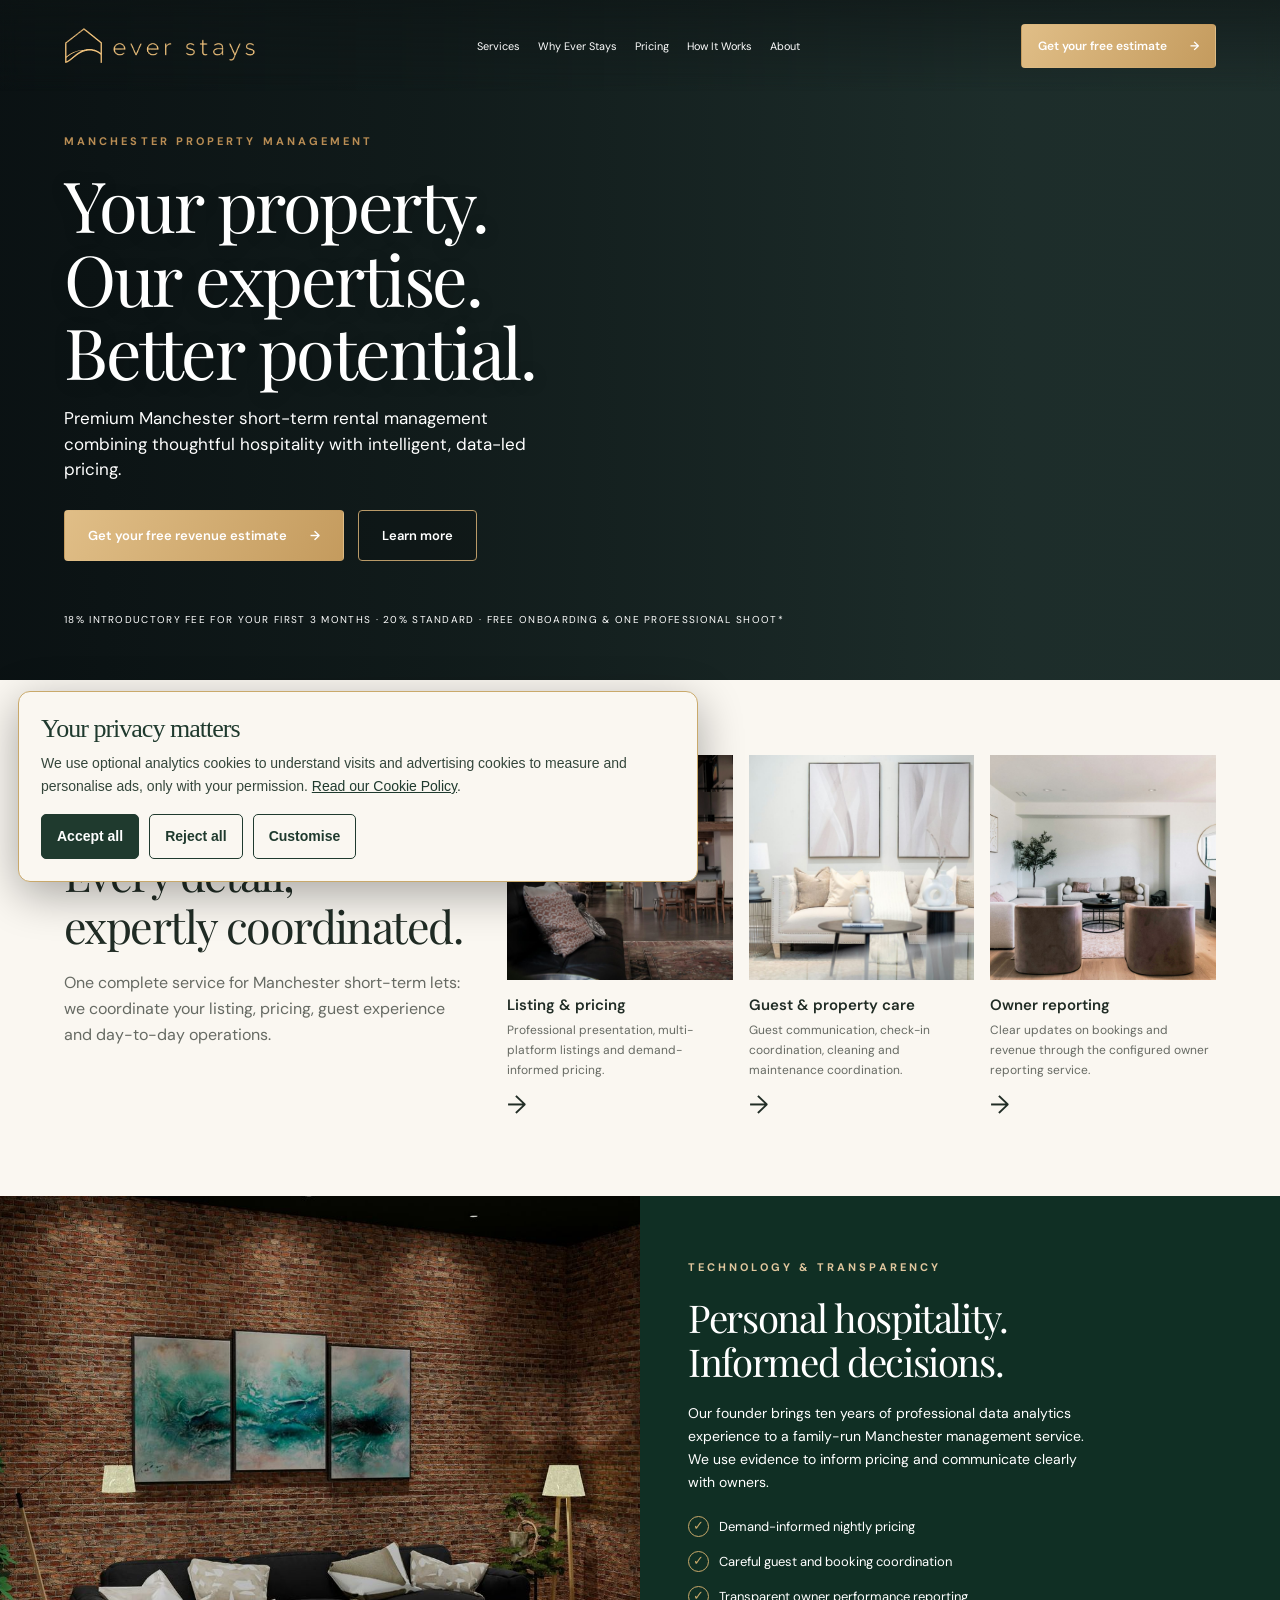
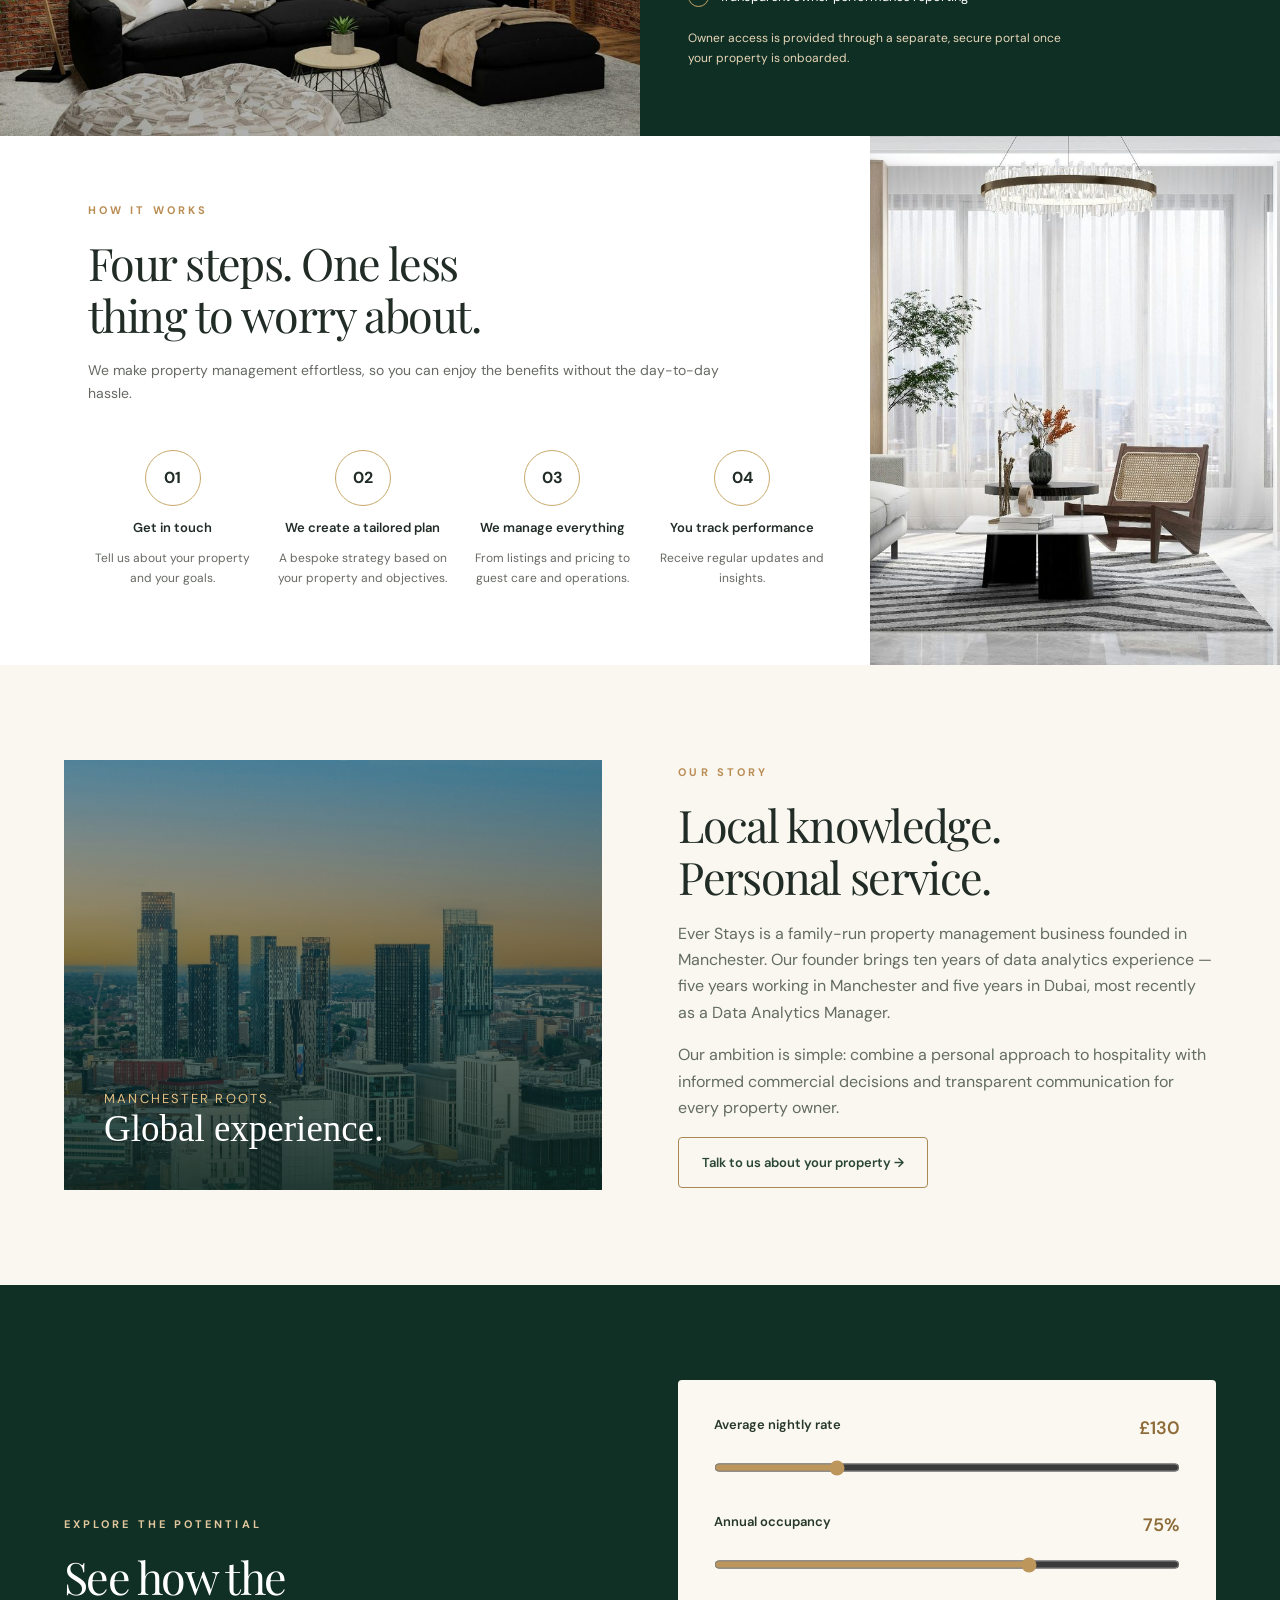
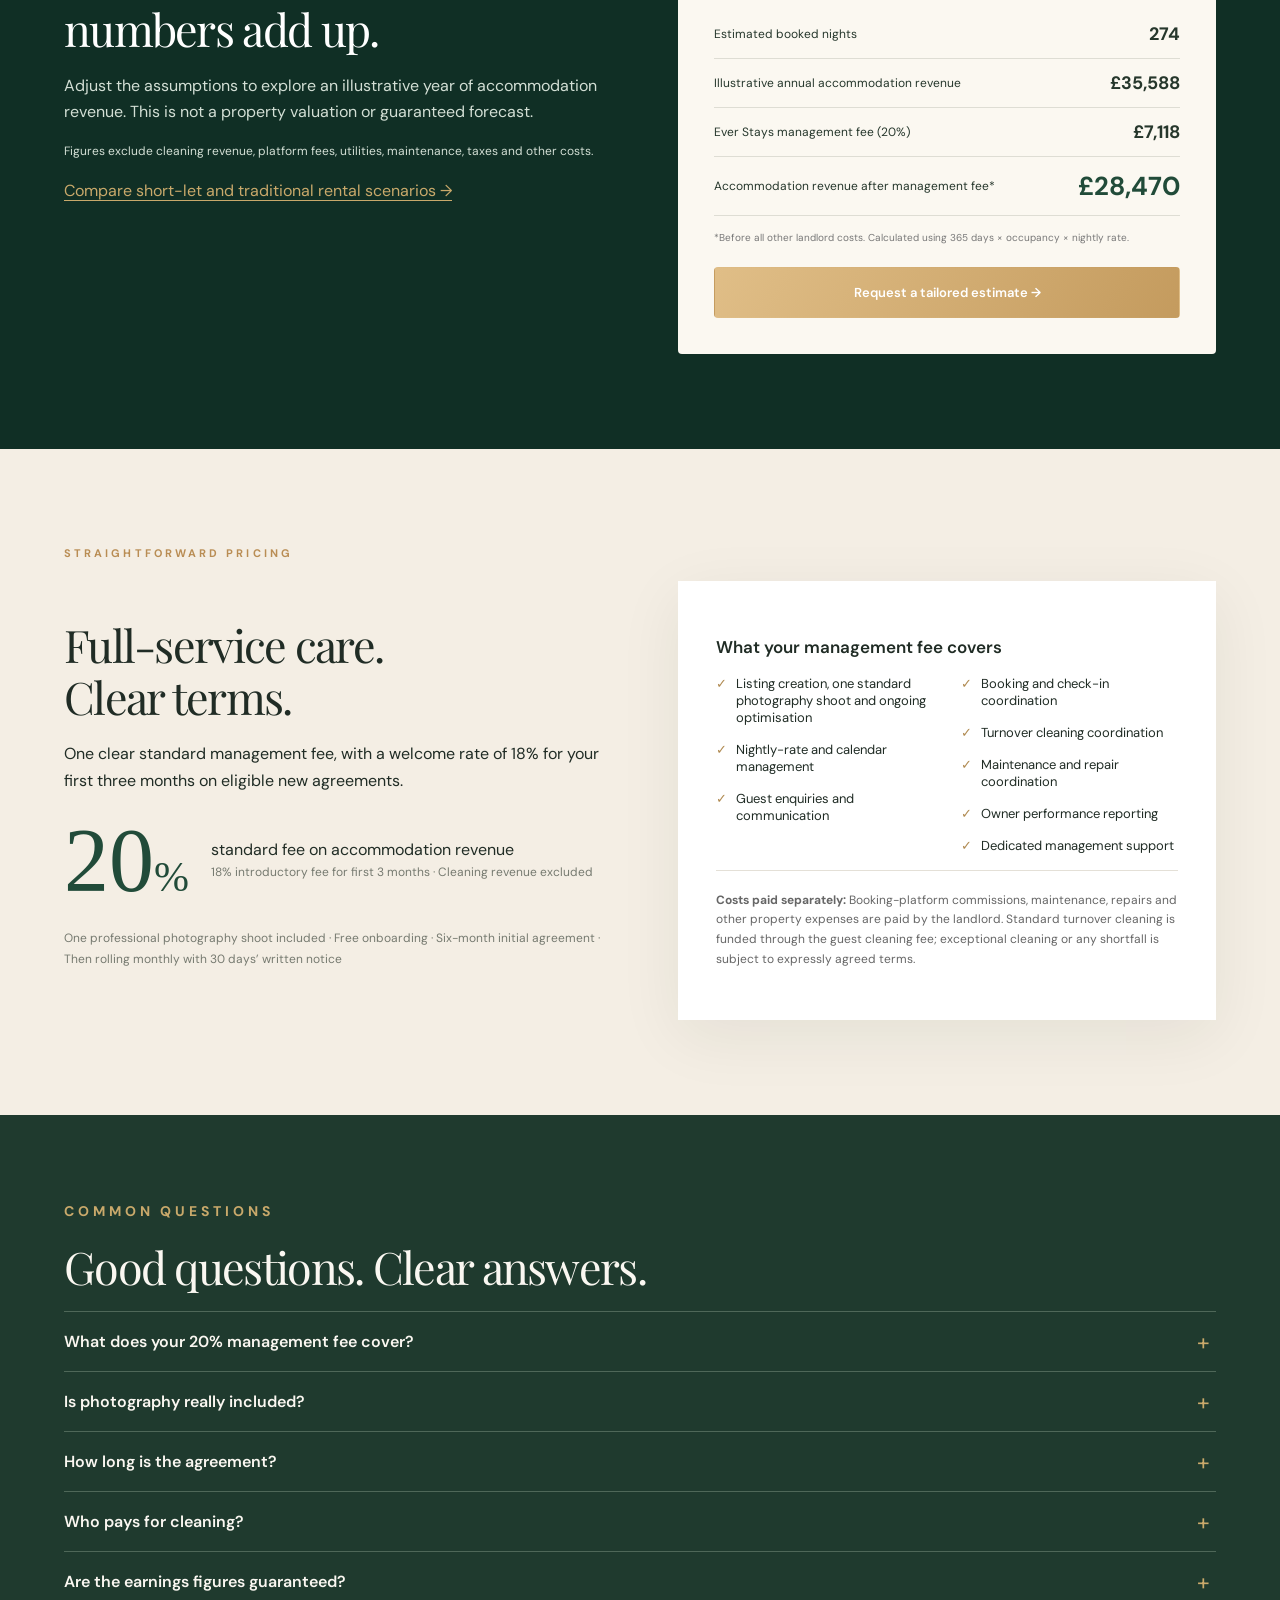
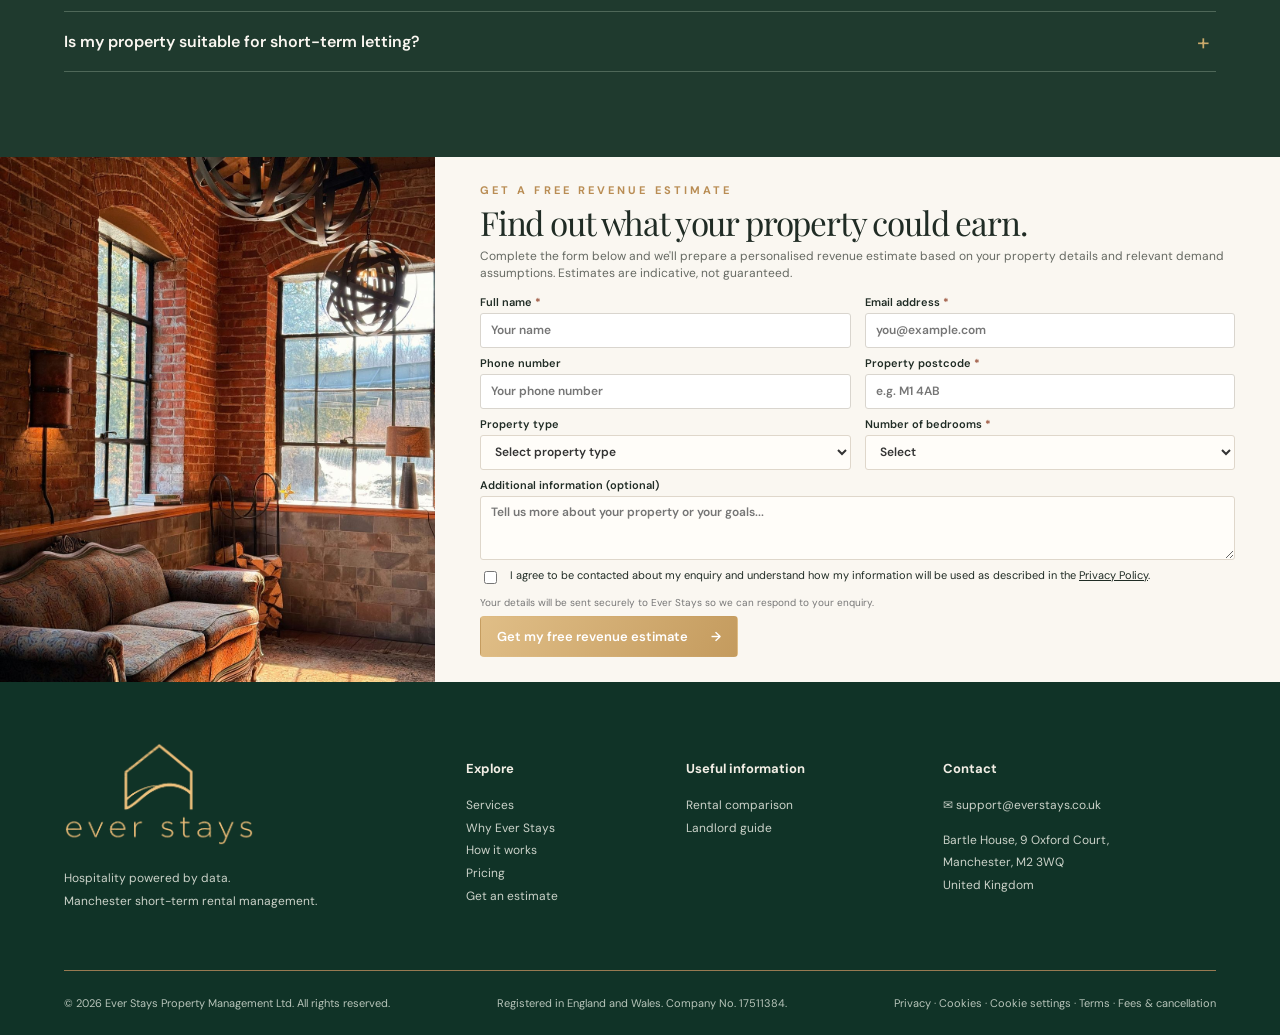
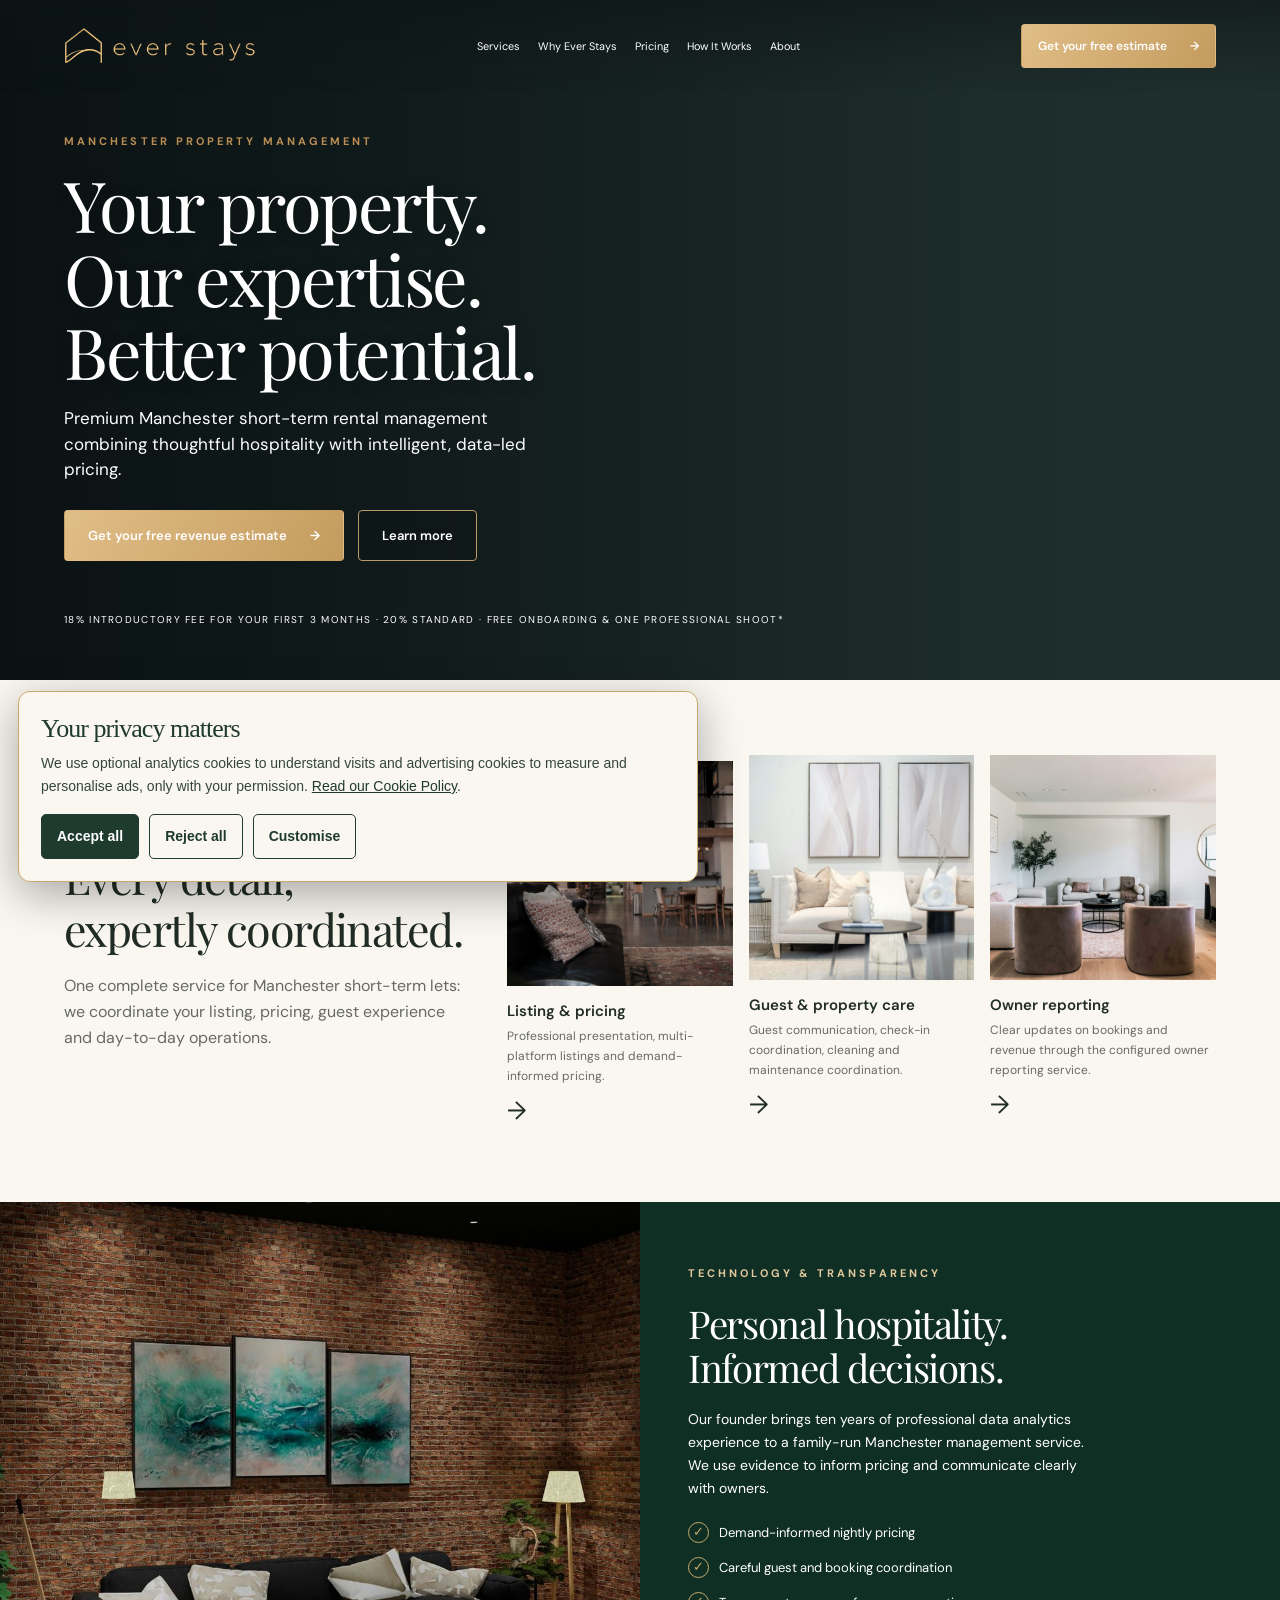
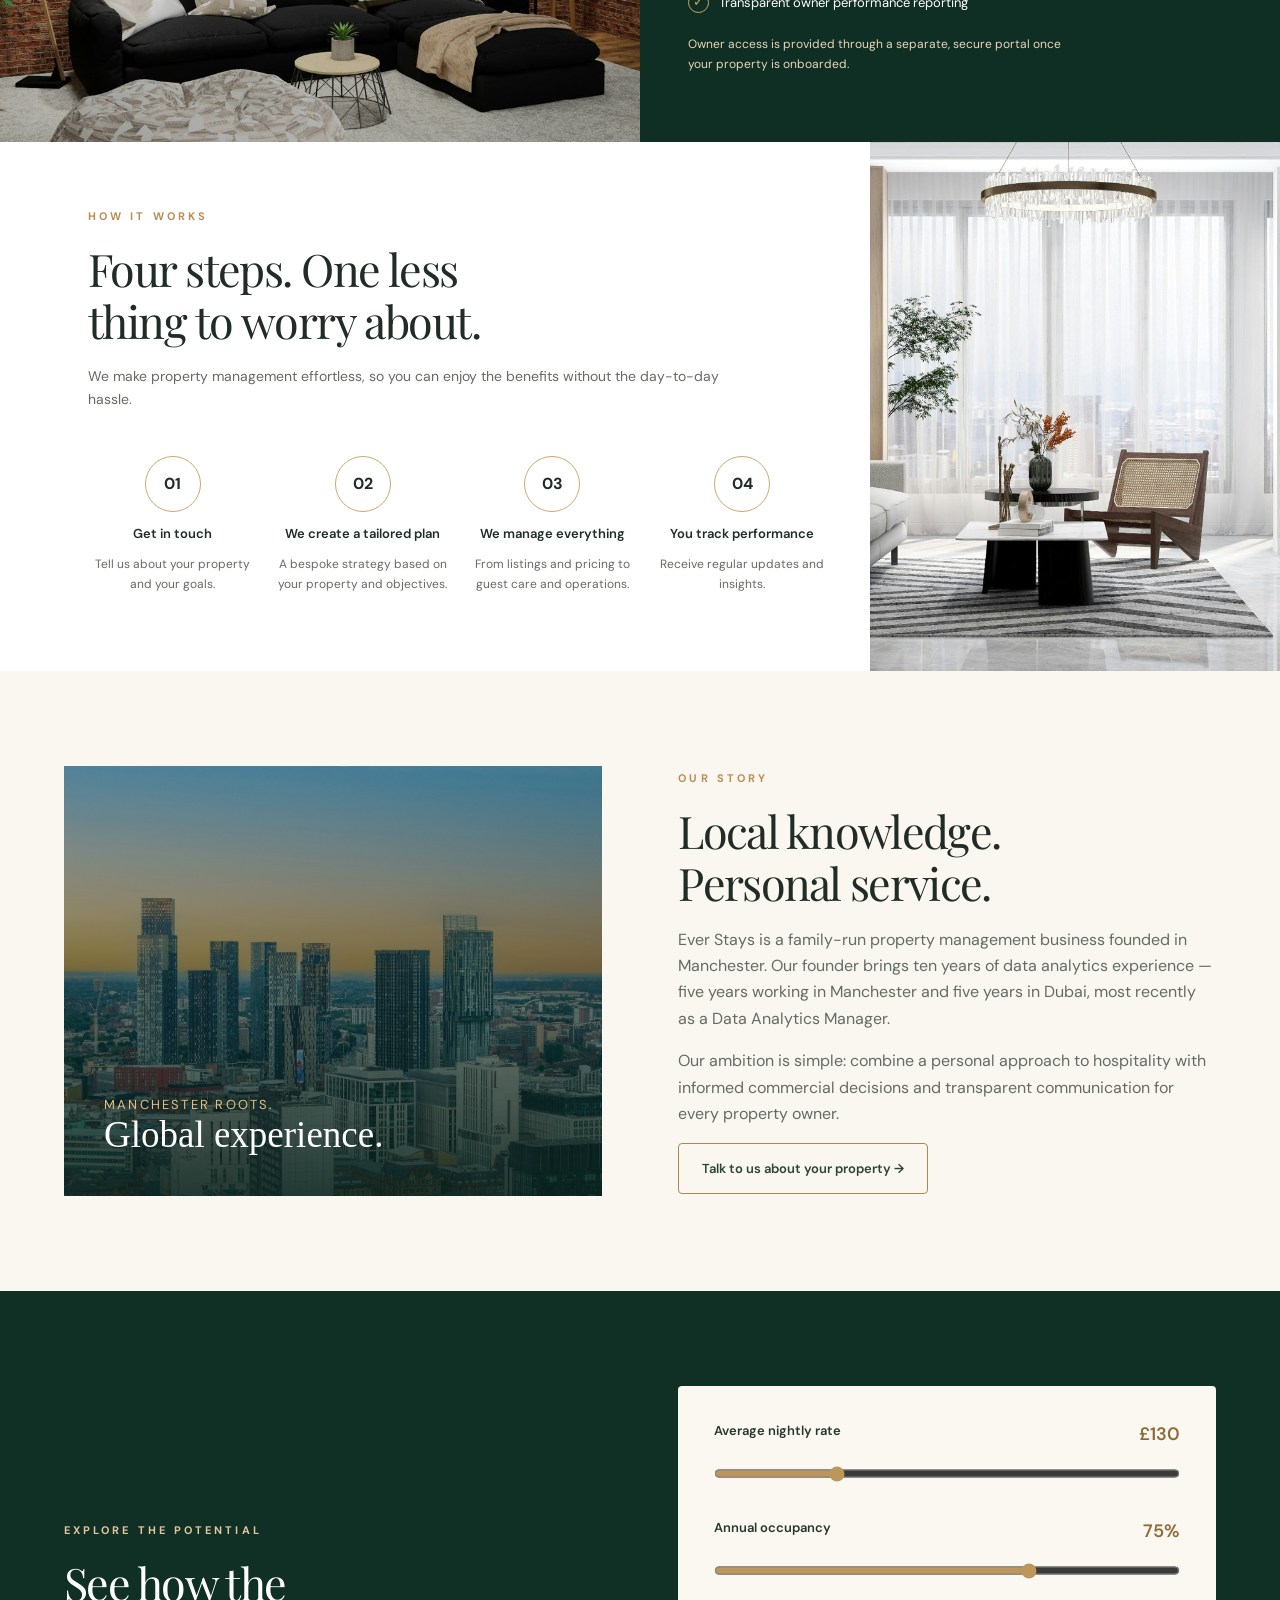
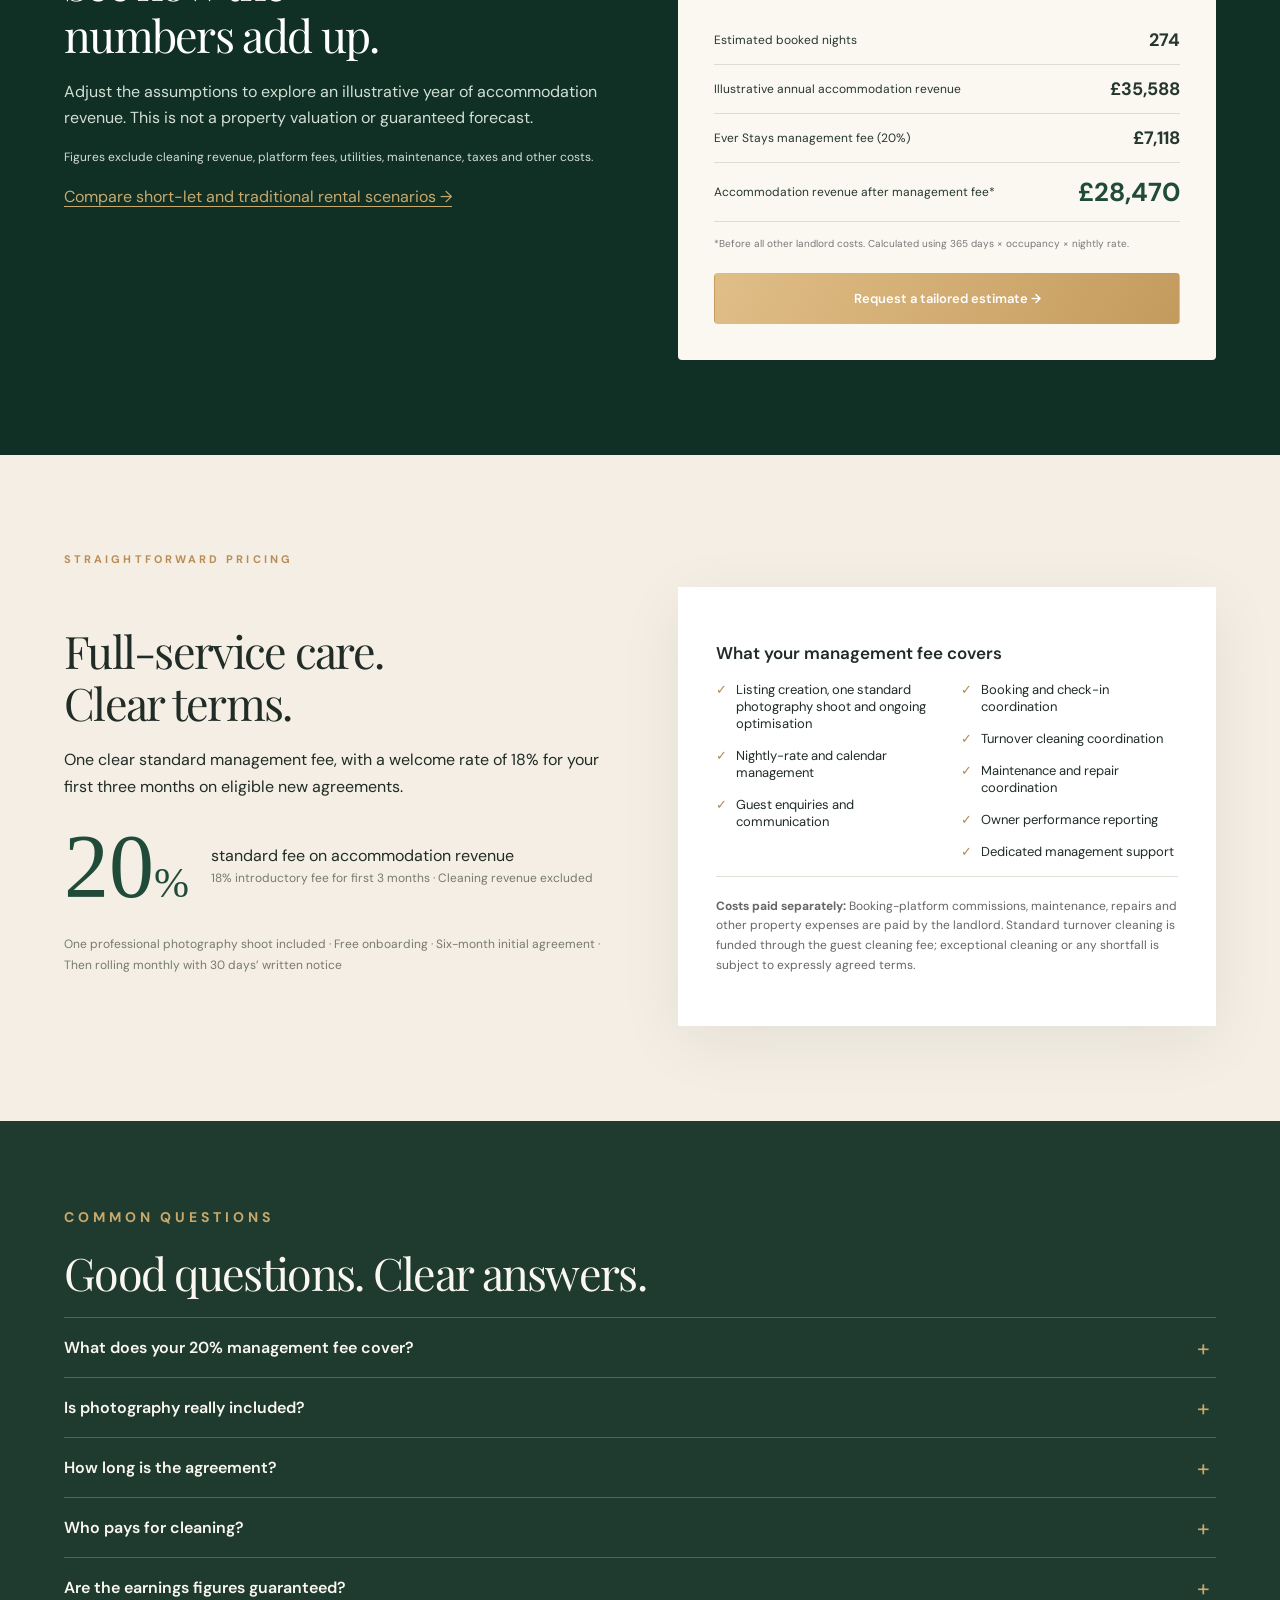
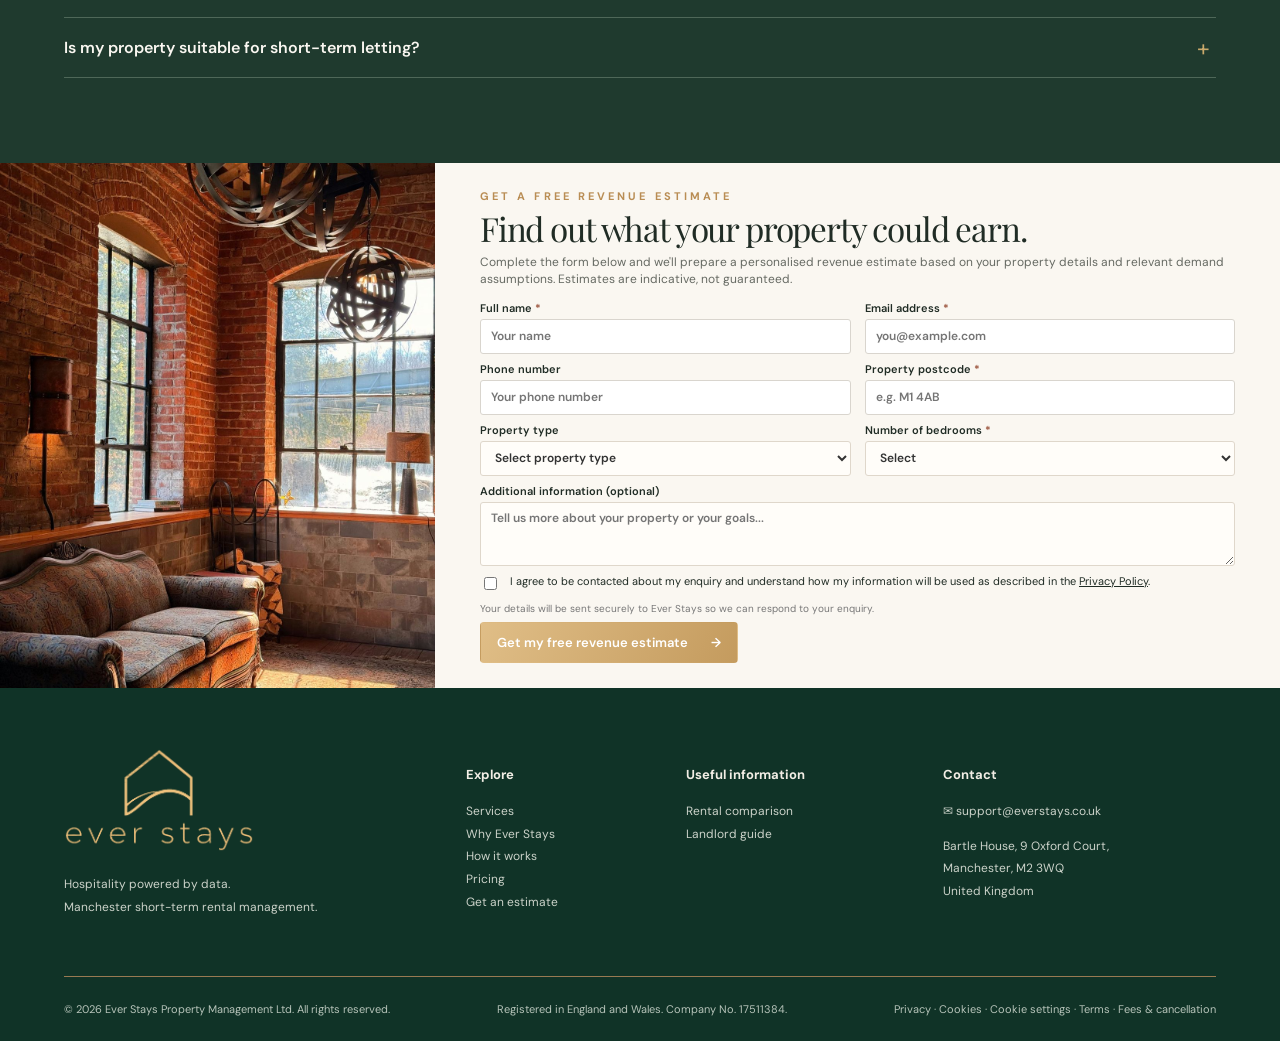
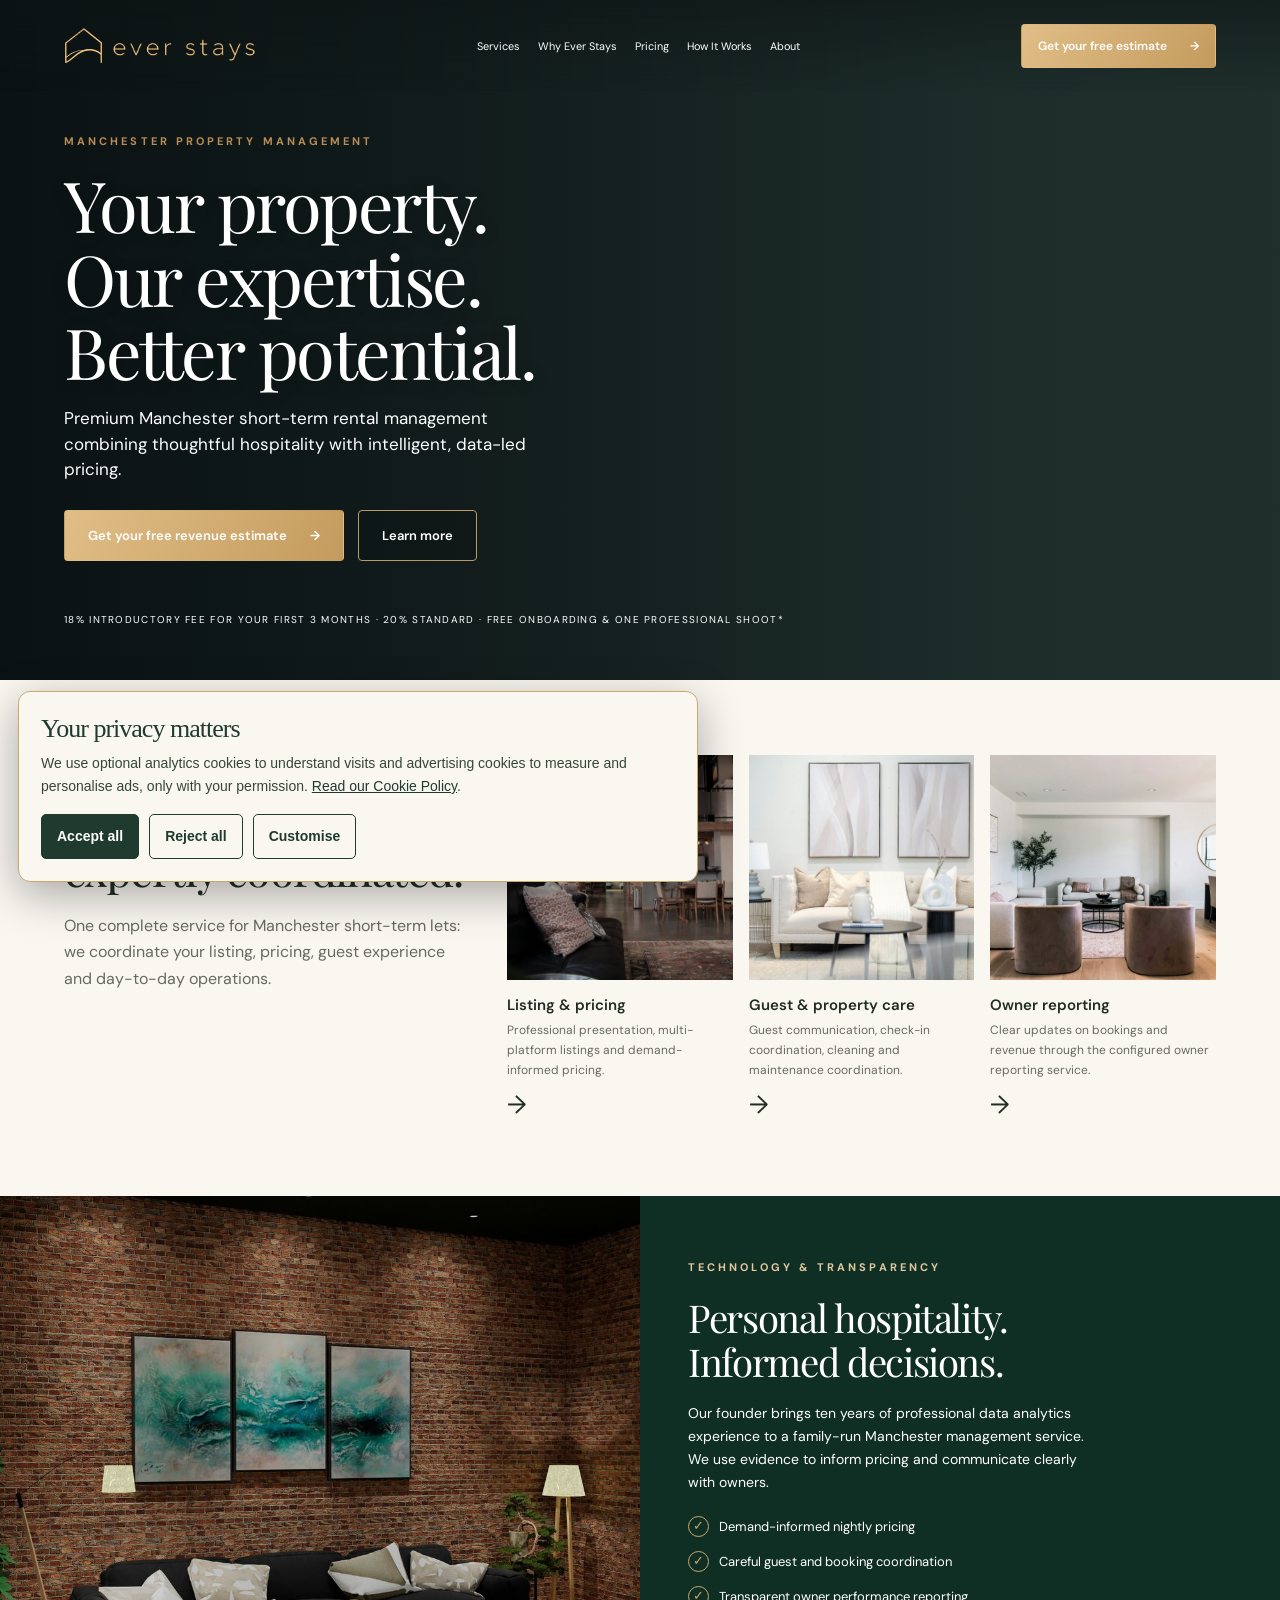
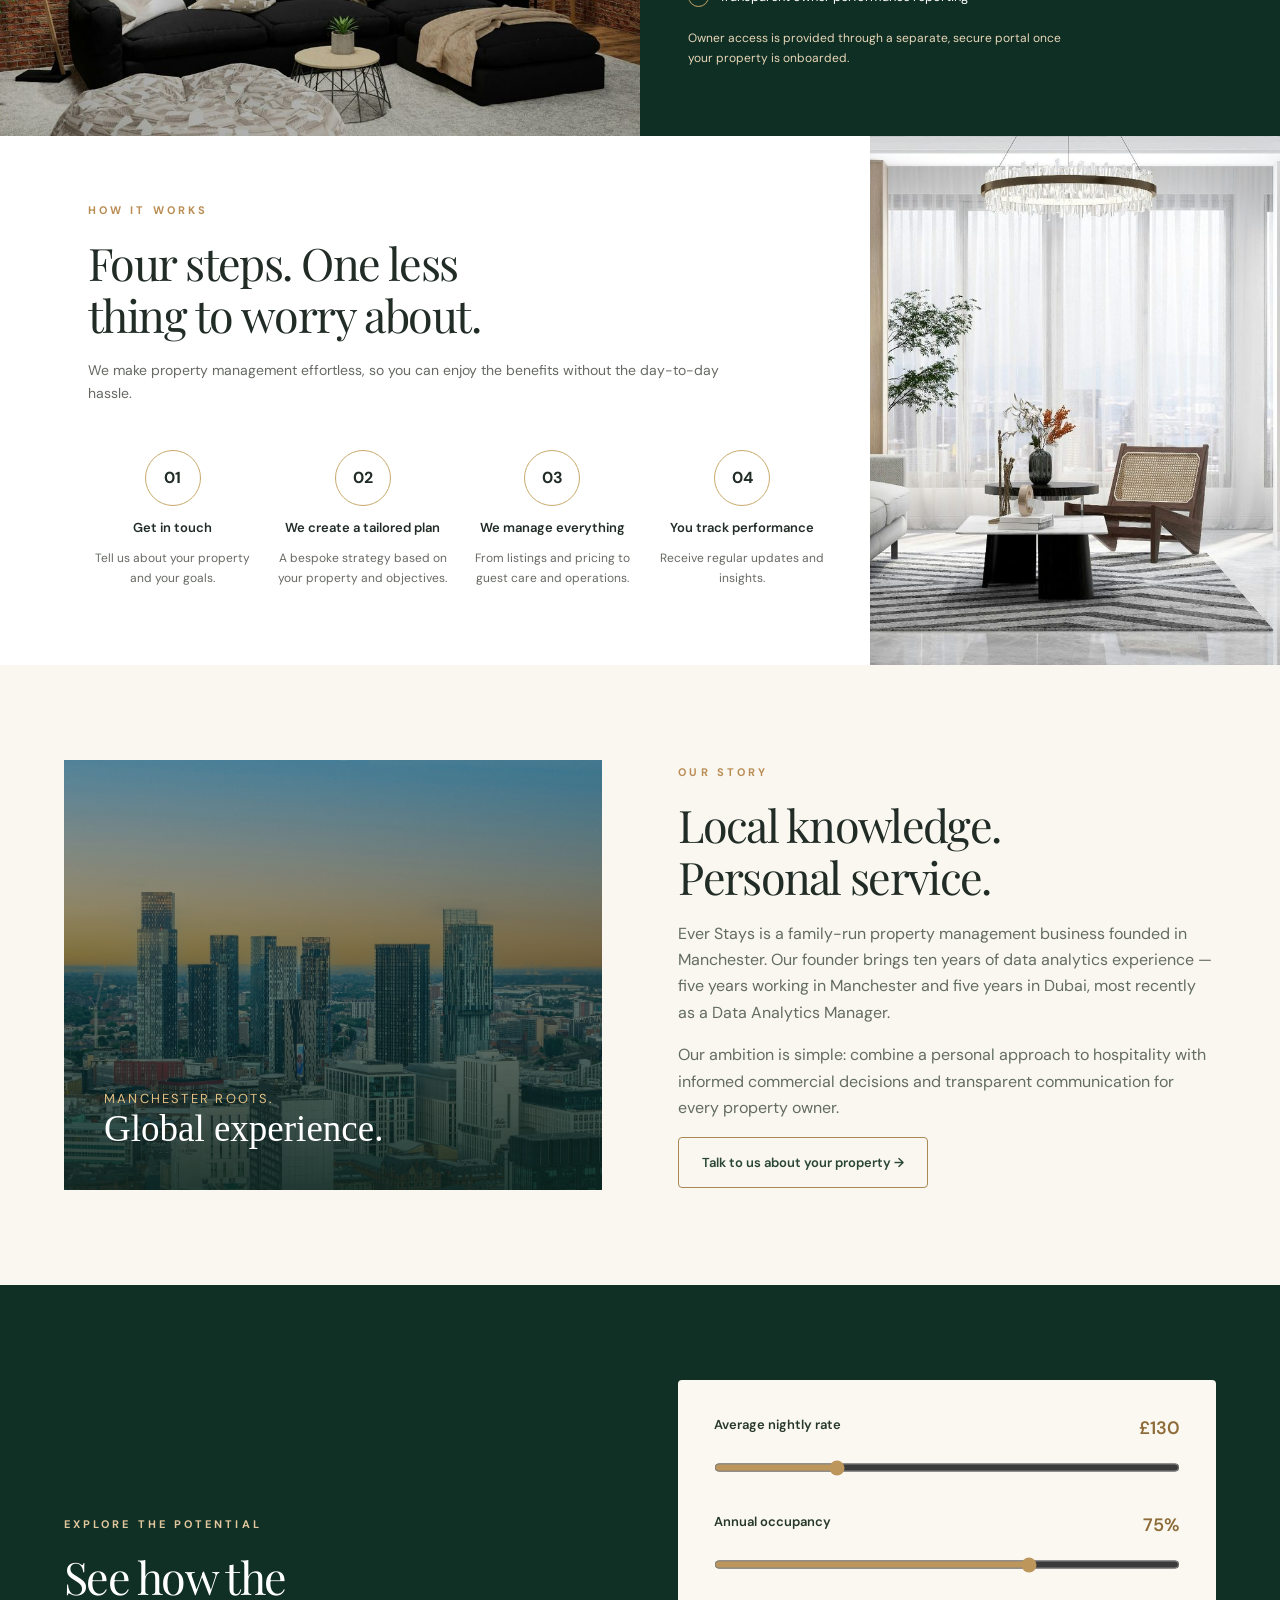
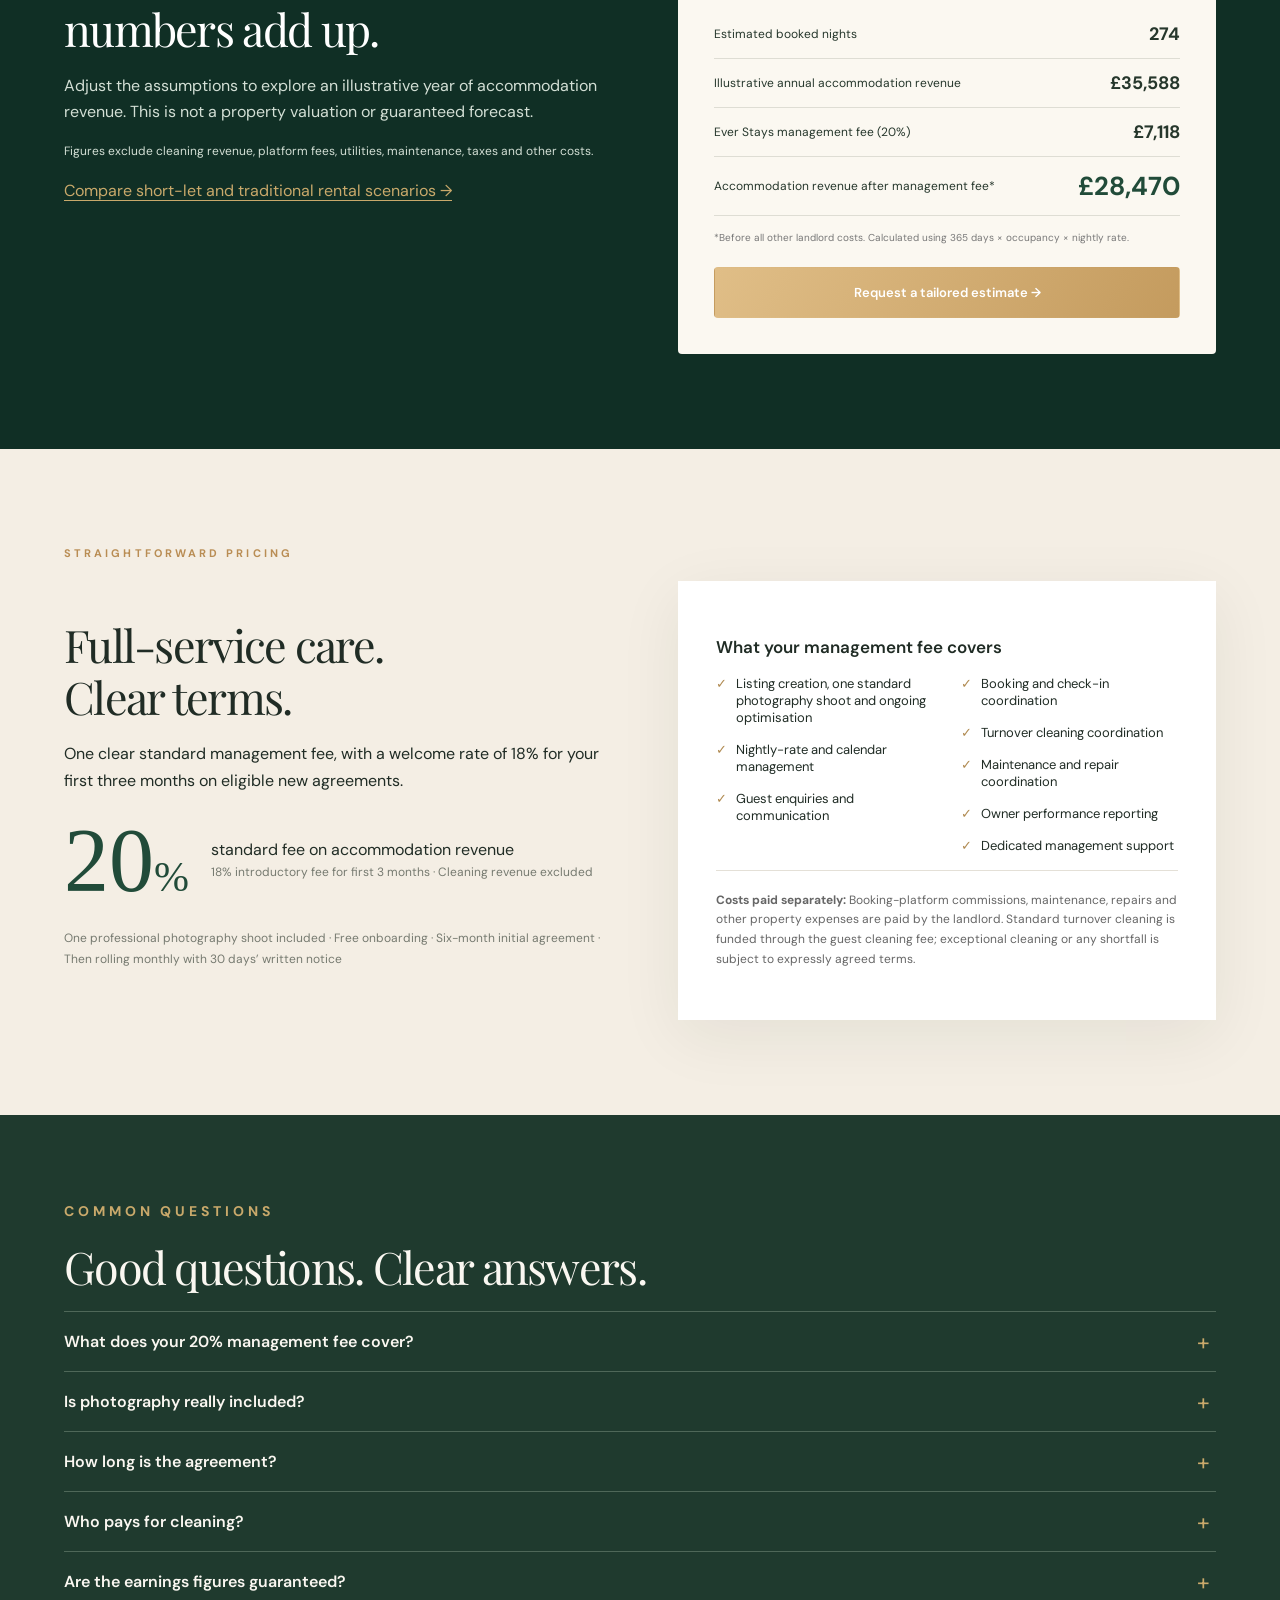
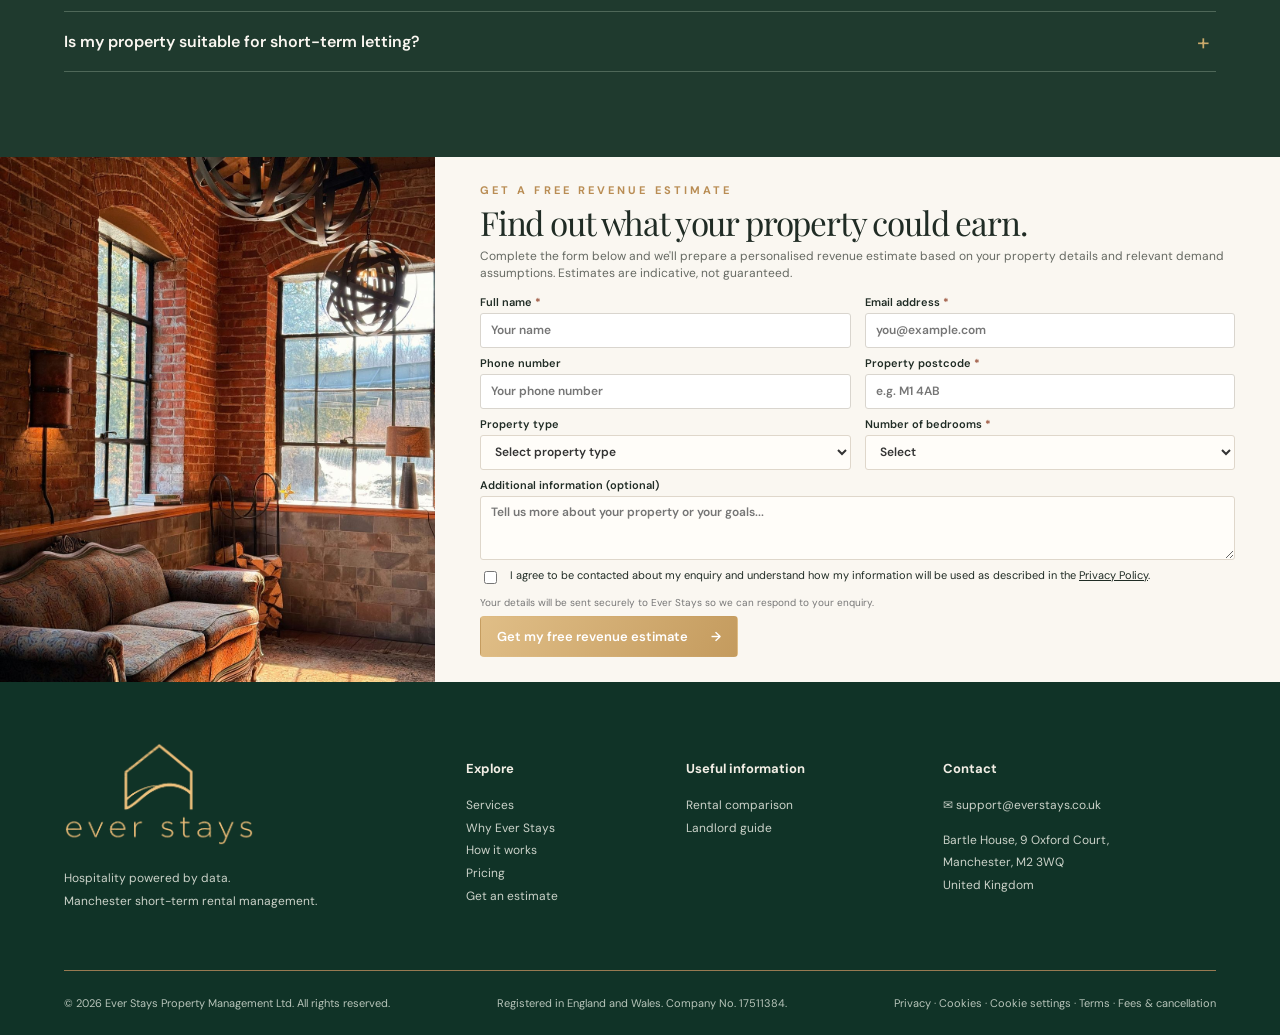
